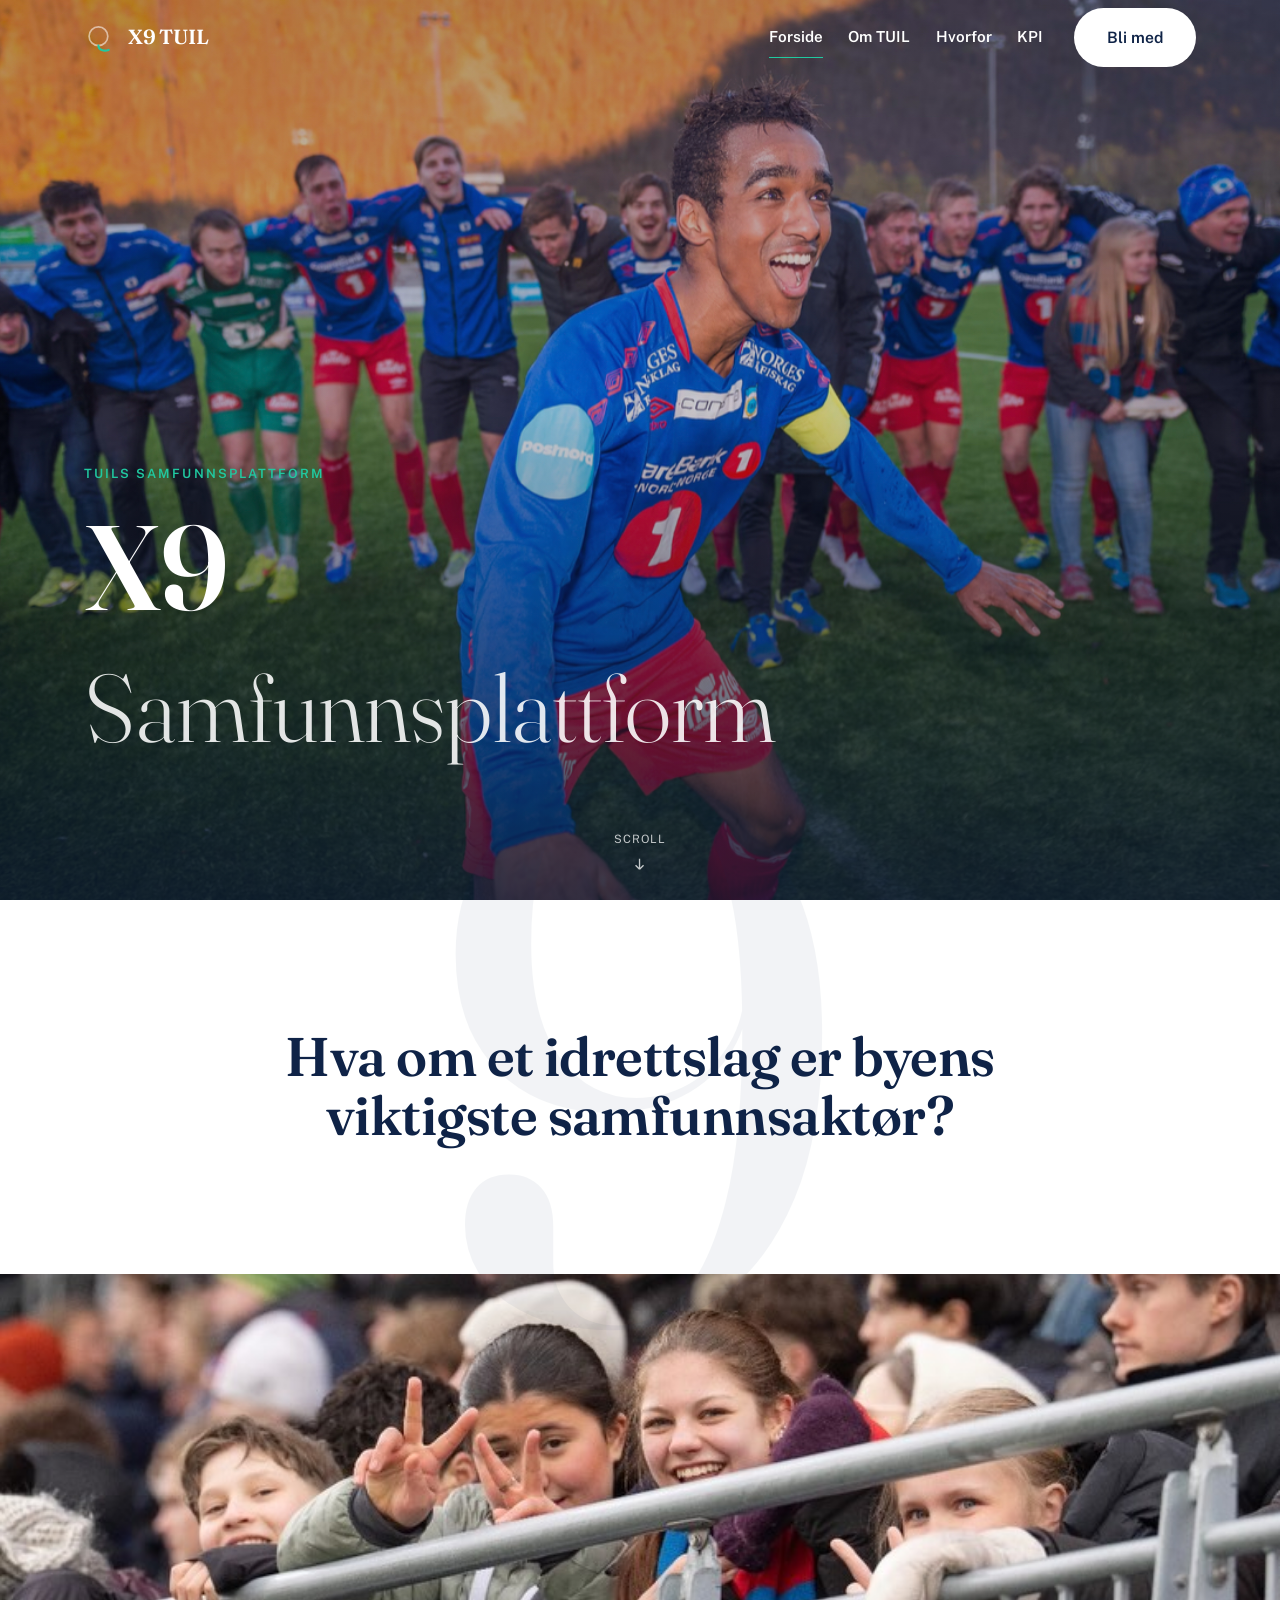
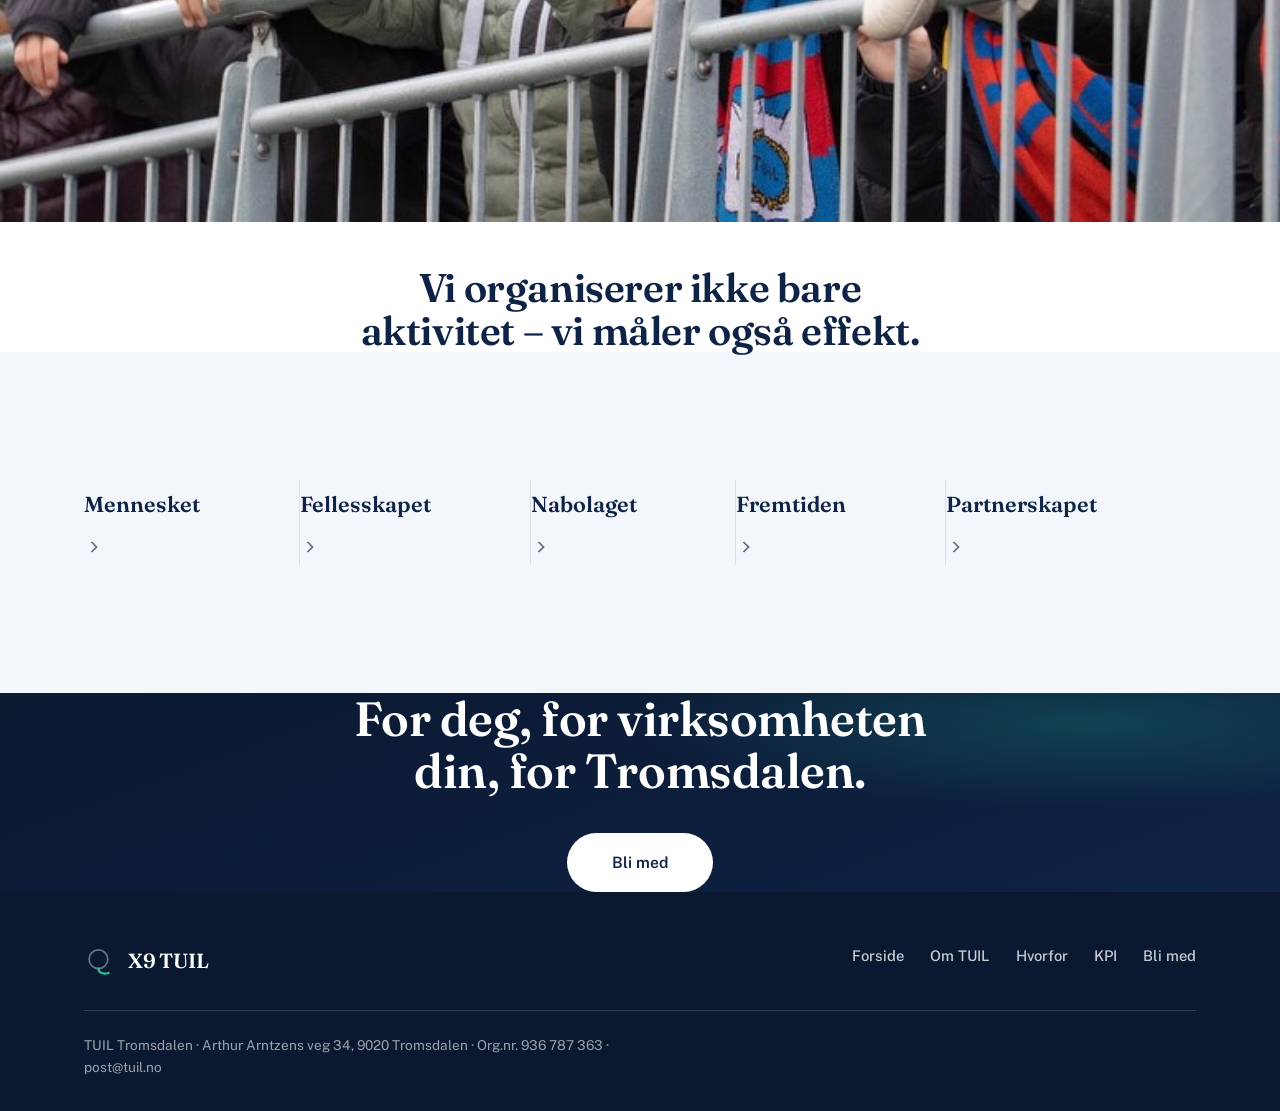
==== index.html @ a2e797b5 "Gjør heroens undertekst 3x større og dropp «TUIL» «TUILs samfunnsplattform» -> «Samfunnsplattform», " ====
<!DOCTYPE html>
<html lang="no">
<head>
<meta charset="UTF-8">
<meta name="viewport" content="width=device-width, initial-scale=1.0">
<title>X9 – TUILs samfunnsplattform</title>
<meta name="description" content="Hva om et idrettslag er byens viktigste samfunnsaktør? X9 er TUILs samfunnsplattform – vi organiserer aktivitet og måler effekt.">
<meta property="og:title" content="X9 – TUILs samfunnsplattform">
<meta property="og:description" content="Hva om et idrettslag er byens viktigste samfunnsaktør? X9 er TUILs samfunnsplattform – vi organiserer aktivitet og måler effekt.">
<meta property="og:type" content="website">
<!-- og:image kommenteres inn når delingsbilde foreligger (bilde 1 eller egen delingsversjon med x9-logo) -->
<!-- <meta property="og:image" content="/images/x9-deling.jpg"> -->

<link rel="preconnect" href="https://fonts.googleapis.com">
<link rel="preconnect" href="https://fonts.gstatic.com" crossorigin>
<link href="https://fonts.googleapis.com/css2?family=Fraunces:opsz,wght@9..144,300..700&family=Public+Sans:wght@400;500;600;700&display=swap" rel="stylesheet">

<link rel="stylesheet" href="css/style.css">
</head>
<body>
<a class="skip-link" href="#main">Hopp til innhold</a>

<header class="site-header" id="siteHeader">
  <div class="container header-inner">
    <a href="/" class="logomark" aria-label="X9 TUIL – til forsiden">
      <svg viewBox="0 0 40 36" xmlns="http://www.w3.org/2000/svg" aria-hidden="true">
        <circle class="ring" cx="17" cy="16" r="11"/>
        <path class="arc" d="M17 27c0 5 6.5 7 12 5"/>
      </svg>
      <span class="wordmark">X9 TUIL</span>
    </a>

    <nav class="primary-nav" aria-label="Hovedmeny">
      <div class="nav-links">
        <a href="/" aria-current="page">Forside</a>
        <a href="/om-tuil">Om TUIL</a>
        <a href="/hvorfor">Hvorfor</a>
        <a href="/kpi">KPI</a>
      </div>
      <a href="/bli-med" class="btn nav-cta">Bli med</a>
      <button class="menu-toggle" id="menuToggle" aria-expanded="false" aria-controls="mobilePanel" aria-label="Åpne meny">
        <span class="bars"></span>
      </button>
    </nav>
  </div>

  <div class="mobile-panel" id="mobilePanel">
    <a href="/" aria-current="page">Forside</a>
    <a href="/om-tuil">Om TUIL</a>
    <a href="/hvorfor">Hvorfor</a>
    <a href="/kpi">KPI</a>
    <a href="/bli-med" class="btn btn-on-dark">Bli med</a>
  </div>
</header>

<main id="main">

  <!-- ============ SEKSJON 1 — HERO (fullskjerm, bilde 1) ============ -->
  <section class="hero" id="hero">
    <div class="hero-media" data-hero-sentinel>
      <img class="photo" src="Bilder/MO%202018.jpg" alt="TUIL-spiller jubler etter scoring på fotballbanen, med lagkamerater og fjell i bakgrunnen">
    </div>
    <div class="container hero-inner">
      <p class="eyebrow">TUILs samfunnsplattform</p>
      <h1>X9<span class="line-2">Samfunnsplattform</span></h1>
    </div>
    <div class="scroll-cue" aria-hidden="true">
      <span>Scroll</span>
      <svg viewBox="0 0 24 24" fill="none" stroke="currentColor" stroke-width="2"><path d="M12 4v16m0 0l-6-6m6 6l6-6"/></svg>
    </div>
  </section>

  <!-- ============ SEKSJON 2 — OVERSKRIFT 2 (ren tekst) ============ -->
  <section class="section" id="pastand">
    <div class="container">
      <div class="statement reveal">
        <svg class="ghost-nine" viewBox="0 0 200 260" aria-hidden="true">
          <text x="100" y="210" text-anchor="middle" font-family="Fraunces, serif" font-size="260" fill="currentColor">9</text>
        </svg>
        <h2>Hva om et idrettslag er byens viktigste samfunnsaktør?</h2>
      </div>
    </div>
  </section>

  <!-- ============ SEKSJON 3 — BILDE 2 (full bredde) + OVERSKRIFT 3 ============ -->
  <section class="wide-image-block" id="effekt">
    <div class="wide-photo">
      <img class="photo" src="Bilder/Ung%20leder%2032.jpg" alt="Unge tilhengere jubler foran gjerdet på tribunen, iført TUIL-skjerf">
    </div>
    <div class="container caption">
      <h2 class="reveal">Vi organiserer ikke bare aktivitet – vi måler også effekt.</h2>
    </div>
  </section>

  <!-- ============ SEKSJON 4 — PILAR-STRIP ============ -->
  <section class="section section--mist" id="pilarer" aria-label="De fem pilarene bak X9">
    <div class="container">
      <ul class="pillar-strip">
        <li>
          <a href="/hvorfor#mennesket" class="reveal">
            Mennesket
            <svg viewBox="0 0 24 24" fill="none" stroke="currentColor" stroke-width="2" aria-hidden="true"><path d="M9 6l6 6-6 6"/></svg>
          </a>
        </li>
        <li>
          <a href="/hvorfor#fellesskapet" class="reveal">
            Fellesskapet
            <svg viewBox="0 0 24 24" fill="none" stroke="currentColor" stroke-width="2" aria-hidden="true"><path d="M9 6l6 6-6 6"/></svg>
          </a>
        </li>
        <li>
          <a href="/hvorfor#nabolaget" class="reveal">
            Nabolaget
            <svg viewBox="0 0 24 24" fill="none" stroke="currentColor" stroke-width="2" aria-hidden="true"><path d="M9 6l6 6-6 6"/></svg>
          </a>
        </li>
        <li>
          <a href="/hvorfor#fremtiden" class="reveal">
            Fremtiden
            <svg viewBox="0 0 24 24" fill="none" stroke="currentColor" stroke-width="2" aria-hidden="true"><path d="M9 6l6 6-6 6"/></svg>
          </a>
        </li>
        <li>
          <a href="/hvorfor#partnerskapet" class="reveal">
            Partnerskapet
            <svg viewBox="0 0 24 24" fill="none" stroke="currentColor" stroke-width="2" aria-hidden="true"><path d="M9 6l6 6-6 6"/></svg>
          </a>
        </li>
      </ul>
    </div>
  </section>

  <!-- ============ SEKSJON 5 — CTA ============ -->
  <section class="cta-band" id="cta">
    <div class="container">
      <h2 class="reveal">For deg, for virksomheten din, for Tromsdalen.</h2>
      <a href="/bli-med" class="btn btn-on-dark reveal" style="margin-top:36px;">Bli med</a>
    </div>
  </section>

</main>

<footer class="site-footer">
  <div class="container">
    <div class="footer-top">
      <a href="/" class="logomark" aria-label="X9 TUIL – til forsiden">
        <svg viewBox="0 0 40 36" xmlns="http://www.w3.org/2000/svg" aria-hidden="true">
          <circle class="ring" cx="17" cy="16" r="11"/>
          <path class="arc" d="M17 27c0 5 6.5 7 12 5"/>
        </svg>
        <span class="wordmark">X9 TUIL</span>
      </a>
      <nav class="footer-nav" aria-label="Bunntekstmeny">
        <a href="/">Forside</a>
        <a href="/om-tuil">Om TUIL</a>
        <a href="/hvorfor">Hvorfor</a>
        <a href="/kpi">KPI</a>
        <a href="/bli-med">Bli med</a>
      </nav>
    </div>
    <div class="footer-bottom">
      <p>TUIL Tromsdalen · Arthur Arntzens veg 34, 9020 Tromsdalen · Org.nr. 936 787 363 · <a href="mailto:post@tuil.no">post@tuil.no</a></p>
    </div>
  </div>
</footer>

<script src="js/main.js"></script>
</body>
</html>
---- css/style.css ----
/* ==========================================================================
   X9 — TUILs samfunnsplattform
   Felles stilark for alle fem sider.
   Tokens: navy (hovedfarge, låst), hvit (bakgrunn, låst), aurora-turkis (aksent).
   Type: Fraunces (display) + Public Sans (brødtekst/UI).
   ========================================================================== */

:root{
  /* -- Farger -------------------------------------------------------- */
  --navy-950:#0a1830;   /* dypeste navy — footer, CTA-bånd */
  --navy-800:#0f2347;
  --navy-700:#14335e;   /* primær merkefarge — knapper, lenker, logo */
  --navy-600:#1c4272;   /* hover/aktiv-variant av navy-700 */
  --white:#ffffff;
  --mist:#f3f6fa;       /* lyst blågrått — annenhver seksjonsbakgrunn */
  --ink:#101826;        /* brødtekst på lys bakgrunn */
  --muted:#5b6675;      /* sekundærtekst */
  --line:rgba(16,24,38,0.10);
  --line-on-dark:rgba(255,255,255,0.16);

  /* Aksent: nordlys-turkis. Foreslått midlertidig farge — sett inn TUILs
     offisielle aksentfarge her når den er bestemt (én variabel å endre). */
  --accent:#20c9a0;
  --accent-dim:rgba(32,201,160,0.22);

  /* -- Typografi ------------------------------------------------------ */
  --ff-display:"Fraunces", Georgia, serif;
  --ff-body:"Public Sans", -apple-system, BlinkMacSystemFont, "Segoe UI", Arial, sans-serif;

  /* -- Layout ----------------------------------------------------------- */
  --container:1240px;
  --pad-inline:clamp(20px, 5vw, 64px);
  --pad-section:clamp(64px, 10vw, 140px);
  --radius:10px;
  --radius-pill:999px;
  --header-h:76px;
}

/* -- Reset ---------------------------------------------------------------- */
*,*::before,*::after{box-sizing:border-box;}
html{scroll-behavior:smooth;}
@media (prefers-reduced-motion:reduce){
  html{scroll-behavior:auto;}
  *,*::before,*::after{
    animation-duration:0.001ms !important;
    animation-iteration-count:1 !important;
    transition-duration:0.001ms !important;
    scroll-behavior:auto !important;
  }
}

body{
  margin:0;
  font-family:var(--ff-body);
  font-size:17px;
  line-height:1.6;
  color:var(--ink);
  background:var(--white);
  -webkit-font-smoothing:antialiased;
  text-rendering:optimizeLegibility;
}

h1,h2,h3{
  font-family:var(--ff-display);
  font-weight:600;
  line-height:1.08;
  letter-spacing:-0.01em;
  margin:0;
}

p{margin:0;}
ul{list-style:none;margin:0;padding:0;}
a{color:inherit;text-decoration:none;}
img,svg{display:block;max-width:100%;}
button{font-family:inherit;font-size:inherit;color:inherit;background:none;border:none;cursor:pointer;padding:0;}

.skip-link{
  position:absolute;left:-9999px;top:0;
  background:var(--navy-700);color:var(--white);
  padding:14px 22px;z-index:300;border-radius:0 0 8px 0;
  font-weight:600;
}
.skip-link:focus{left:0;}

a:focus-visible,button:focus-visible,input:focus-visible,select:focus-visible,textarea:focus-visible{
  outline:3px solid var(--accent);
  outline-offset:3px;
  border-radius:2px;
}

.container{
  max-width:var(--container);
  margin-inline:auto;
  padding-inline:var(--pad-inline);
}

.visually-hidden{
  position:absolute;width:1px;height:1px;padding:0;margin:-1px;
  overflow:hidden;clip:rect(0,0,0,0);white-space:nowrap;border:0;
}

/* -- Knapper ---------------------------------------------------------------- */
.btn{
  display:inline-flex;align-items:center;justify-content:center;gap:10px;
  padding:16px 32px;
  border-radius:var(--radius-pill);
  font-family:var(--ff-body);font-weight:600;font-size:0.98rem;
  border:1.5px solid transparent;
  transition:transform .18s ease, background-color .18s ease, border-color .18s ease, color .18s ease;
  white-space:nowrap;
}
.btn:hover{transform:translateY(-1px);}
.btn-primary{background:var(--navy-700);color:var(--white);}
.btn-primary:hover{background:var(--navy-600);}
.btn-on-dark{background:var(--white);color:var(--navy-800);}
.btn-on-dark:hover{background:var(--mist);}
.btn-outline-on-dark{background:transparent;color:var(--white);border-color:rgba(255,255,255,0.4);}
.btn-outline-on-dark:hover{border-color:var(--accent);color:var(--accent);}

/* ==========================================================================
   Logomerke — inline SVG, midlertidig ordmerke inntil offisielle
   logofiler er levert. "9"-buen er tegnet som en fotballbanes midtsirkel.
   ========================================================================== */
.logomark{display:inline-flex;align-items:center;gap:10px;}
.logomark svg{width:34px;height:34px;flex-shrink:0;}
.logomark .ring{fill:none;stroke:currentColor;stroke-width:2;}
.logomark .arc{
  fill:none;stroke:var(--accent);stroke-width:2.5;stroke-linecap:round;
  stroke-dasharray:26;stroke-dashoffset:26;
  animation:draw-arc 1s ease-out .25s forwards;
}
@keyframes draw-arc{to{stroke-dashoffset:0;}}
@media (prefers-reduced-motion:reduce){
  .logomark .arc{animation:none;stroke-dashoffset:0;}
}
.logomark .wordmark{
  font-family:var(--ff-display);font-weight:600;font-size:1.28rem;
  letter-spacing:-0.01em;
}

/* ==========================================================================
   Header
   ========================================================================== */
.site-header{
  position:fixed;top:0;left:0;right:0;z-index:200;
  height:var(--header-h);
  display:flex;align-items:center;
  background:transparent;
  transition:background-color .3s ease, box-shadow .3s ease, border-color .3s ease;
  border-bottom:1px solid transparent;
}
.site-header .logomark{color:var(--white);}
.site-header .logomark .ring{stroke:rgba(255,255,255,0.55);}
.site-header .logomark .arc{stroke:var(--accent);}

.header-inner{
  width:100%;
  display:flex;align-items:center;justify-content:space-between;
  gap:24px;
}

.primary-nav{display:flex;align-items:center;gap:clamp(18px,2.4vw,36px);}
.nav-links{display:flex;align-items:center;gap:clamp(16px,2vw,30px);}
.nav-links a{
  font-weight:600;font-size:0.95rem;color:var(--white);
  padding-block:8px;border-bottom:1.5px solid transparent;
  transition:border-color .18s ease, opacity .18s ease;
}
.nav-links a:hover{border-color:var(--accent);}
.nav-links a[aria-current="page"]{border-color:var(--accent);}

.nav-cta{background:var(--white);color:var(--navy-800);}
.nav-cta:hover{background:var(--mist);}
.site-header.is-solid .nav-cta{background:var(--navy-700);color:var(--white);}
.site-header.is-solid .nav-cta:hover{background:var(--navy-600);}

.menu-toggle{
  display:none;
  width:44px;height:44px;
  align-items:center;justify-content:center;
  border:1px solid rgba(255,255,255,0.4);border-radius:8px;
  color:var(--white);
}
.menu-toggle .bars{display:block;width:18px;height:2px;background:currentColor;position:relative;}
.menu-toggle .bars::before,.menu-toggle .bars::after{
  content:"";position:absolute;left:0;width:18px;height:2px;background:currentColor;
}
.menu-toggle .bars::before{top:-6px;}
.menu-toggle .bars::after{top:6px;}

.mobile-panel{
  display:none;
  position:fixed;top:var(--header-h);left:0;right:0;bottom:0;z-index:190;
  background:var(--navy-800);
  padding:28px var(--pad-inline) 40px;
  flex-direction:column;gap:22px;
  overflow-y:auto;
}
.mobile-panel.is-open{display:flex;}
.mobile-panel a{
  font-family:var(--ff-display);font-weight:600;font-size:1.6rem;color:var(--white);
}
.mobile-panel a[aria-current="page"]{color:var(--accent);}
.mobile-panel a.btn{
  margin-top:8px;align-self:flex-start;
  font-family:var(--ff-body);font-size:0.98rem;
}
.mobile-panel a.btn-on-dark{color:var(--navy-800);}

/* Solid header state — added by JS once hero has scrolled out of view */
.site-header.is-solid{
  background:rgba(255,255,255,0.94);
  backdrop-filter:blur(10px);-webkit-backdrop-filter:blur(10px);
  border-bottom-color:var(--line);
}
.site-header.is-solid .logomark{color:var(--navy-800);}
.site-header.is-solid .logomark .ring{stroke:var(--line-strong,rgba(16,24,38,0.28));}
.site-header.is-solid .nav-links a{color:var(--ink);}
.site-header.is-solid .menu-toggle{border-color:rgba(16,24,38,0.22);color:var(--navy-800);}

@media (max-width:899px){
  .nav-links{display:none;}
  .primary-nav .btn{display:none;}
  .menu-toggle{display:flex;}
}

/* ==========================================================================
   Foto-plassholder — brukes der ekte bilder ikke er levert ennå.
   Nordlys/navy-preget stemning i stedet for en tom, "ødelagt" boks.
   Byttes med <img class="photo ..."> når filene foreligger.
   ========================================================================== */
.photo-slot{
  position:relative;
  width:100%;
  overflow:hidden;
  background:
    radial-gradient(120% 140% at 15% 10%, rgba(32,201,160,0.16), transparent 55%),
    linear-gradient(160deg, var(--navy-950) 0%, var(--navy-700) 100%);
}
.photo-slot::before{
  /* Svakt "nordlys"-mønster — dekorativt, tar plassen inntil ekte foto er klart. */
  content:"";position:absolute;inset:0;
  background:
    radial-gradient(60% 80% at 80% 0%, rgba(32,201,160,0.20), transparent 60%),
    radial-gradient(50% 60% at 40% 100%, rgba(20,51,94,0.5), transparent 70%);
  mix-blend-mode:screen;
}
.photo-slot .brief{
  position:absolute;left:20px;bottom:20px;right:20px;
  max-width:34ch;
  font-size:0.78rem;line-height:1.5;color:rgba(255,255,255,0.7);
  background:rgba(10,24,48,0.55);
  border:1px solid rgba(255,255,255,0.18);
  border-radius:8px;
  padding:12px 14px;
  backdrop-filter:blur(6px);
}
.photo-slot .brief strong{
  display:block;color:var(--white);font-weight:600;font-size:0.72rem;
  letter-spacing:0.06em;text-transform:uppercase;margin-bottom:4px;
}
.photo-slot--hero{min-height:100svh;}
.photo-slot--hero .brief{
  top:calc(var(--header-h) + 20px);bottom:auto;
}
.photo-slot--wide{min-height:60vh;}

.photo{
  display:block;width:100%;height:100%;object-fit:cover;
}

/* Ekte bilde i hero — samme mørke gradient som photo-slot simulerte, for lesbar hvit tekst */
.hero-media{
  position:absolute;inset:0;z-index:0;
  overflow:hidden;
}
.hero-media::after{
  content:"";position:absolute;inset:0;
  background:linear-gradient(180deg, rgba(10,24,48,0.30) 0%, rgba(10,24,48,0.22) 45%, rgba(10,24,48,0.82) 100%);
}

/* Ekte bilde i full bredde (seksjon 3) — ingen tekst-overlegg, se figur under */
.wide-photo{
  width:100%;overflow:hidden;background:var(--mist);
  aspect-ratio:16/9;
}
@media (min-width:900px){
  .wide-photo{aspect-ratio:21/9;}
}

/* ==========================================================================
   Hero
   ========================================================================== */
.hero{
  position:relative;
  display:flex;align-items:flex-end;
  min-height:100svh;
  color:var(--white);
}
.hero .photo-slot{
  position:absolute;inset:0;z-index:0;
}
.hero-inner{
  position:relative;z-index:2;
  width:100%;
  padding-top:clamp(40px, 8vw, 96px);
  padding-bottom:clamp(92px, 15vw, 140px);
}
.hero .eyebrow{
  display:block;
  font-family:var(--ff-body);font-weight:600;font-size:0.8rem;
  letter-spacing:0.16em;text-transform:uppercase;
  color:var(--accent);
  margin-bottom:18px;
}
.hero h1{
  font-size:clamp(3.4rem, 13vw, 7.5rem);
  display:flex;flex-direction:column;gap:0;
}
.hero h1 .line-2{
  font-family:var(--ff-display);
  font-size:clamp(2.5rem, 10.8vw, 6rem);
  font-weight:300;letter-spacing:0;
  margin-top:clamp(14px,2.4vw,24px);
  color:rgba(255,255,255,0.88);
  min-width:0;max-width:100%;
  overflow-wrap:break-word;word-break:break-word;
  hyphens:auto;
}
.scroll-cue{
  position:absolute;bottom:28px;left:50%;transform:translateX(-50%);
  z-index:2;
  display:flex;flex-direction:column;align-items:center;gap:8px;
  color:rgba(255,255,255,0.75);
  font-size:0.72rem;letter-spacing:0.1em;text-transform:uppercase;
}
.scroll-cue svg{width:16px;height:16px;animation:bob 2.2s ease-in-out infinite;}
@keyframes bob{
  0%,100%{transform:translateY(0);}
  50%{transform:translateY(6px);}
}
@media (prefers-reduced-motion:reduce){
  .scroll-cue svg{animation:none;}
}

/* ==========================================================================
   Seksjoner — generelt
   ========================================================================== */
.section{padding-block:var(--pad-section);}
.section--mist{background:var(--mist);}

/* Overskrift 2 — ren tekst, ingen brødtekst, med et svakt "9"-vannmerke */
.statement{
  position:relative;
  text-align:center;
  max-width:920px;
  margin-inline:auto;
}
.statement h2{
  position:relative;z-index:1;
  font-size:clamp(1.9rem, 5.4vw, 3.4rem);
  color:var(--navy-800);
}
.statement .ghost-nine{
  position:absolute;
  top:50%;left:50%;
  transform:translate(-50%,-50%);
  width:clamp(280px, 46vw, 640px);
  color:var(--navy-700);
  opacity:0.05;
  z-index:0;
  pointer-events:none;
}

/* Bilde 2 + overskrift 3 */
.wide-image-block{}
.wide-image-block .caption{
  padding-top:clamp(28px,4vw,44px);
  text-align:center;
}
.wide-image-block h2{
  font-size:clamp(1.6rem, 3.6vw, 2.5rem);
  max-width:22ch;margin-inline:auto;
  color:var(--navy-800);
}

/* -- Pilar-strip ------------------------------------------------------------ */
.pillar-strip{
  display:flex;flex-direction:column;
}
.pillar-strip li{border-top:1px solid var(--line);}
.pillar-strip li:last-child{border-bottom:1px solid var(--line);}
.pillar-strip a{
  display:flex;align-items:center;justify-content:space-between;
  padding-block:22px;
  font-family:var(--ff-display);font-weight:600;
  font-size:clamp(1.3rem, 3vw, 1.8rem);
  color:var(--navy-800);
  transition:color .18s ease, padding-left .18s ease;
}
.pillar-strip a svg{
  width:20px;height:20px;flex-shrink:0;
  color:var(--muted);
  transition:transform .18s ease, color .18s ease;
}
.pillar-strip a:hover{color:var(--navy-600);padding-left:8px;}
.pillar-strip a:hover svg{transform:translateX(4px);color:var(--accent);}

@media (min-width:900px){
  .pillar-strip{flex-direction:row;flex-wrap:wrap;}
  .pillar-strip li{
    border-top:none !important;border-bottom:none !important;
    flex:1 1 auto;
    border-right:1px solid var(--line);
  }
  .pillar-strip li:last-child{border-right:none;}
  .pillar-strip a{
    flex-direction:column;align-items:flex-start;gap:14px;
    padding:8px 24px 8px 0;
    font-size:clamp(1.1rem,1.7vw,1.4rem);
  }
  .pillar-strip a svg{order:2;}
  .pillar-strip a:hover{padding-left:0;padding-bottom:0;}
}

/* -- CTA-bånd ---------------------------------------------------------------- */
.cta-band{
  position:relative;
  background:linear-gradient(160deg, var(--navy-950) 0%, var(--navy-800) 100%);
  color:var(--white);
  text-align:center;
  overflow:hidden;
}
.cta-band::before{
  content:"";position:absolute;inset:0;
  background:radial-gradient(60% 70% at 85% 15%, rgba(32,201,160,0.20), transparent 60%);
  pointer-events:none;
}
.cta-band .container{position:relative;z-index:1;}
.cta-band h2{
  font-size:clamp(1.9rem, 4.4vw, 3rem);
  max-width:18ch;margin-inline:auto;
}
.cta-band .btn{margin-top:36px;padding-inline:44px;}

/* ==========================================================================
   Footer
   ========================================================================== */
.site-footer{
  background:var(--navy-950);color:rgba(255,255,255,0.78);
  padding-block:52px 32px;
}
.footer-top{
  display:flex;flex-wrap:wrap;gap:28px;
  justify-content:space-between;align-items:flex-start;
  padding-bottom:32px;border-bottom:1px solid var(--line-on-dark);
}
.footer-top .logomark{color:var(--white);}
.footer-top .logomark .ring{stroke:rgba(255,255,255,0.4);}
.footer-nav{display:flex;flex-wrap:wrap;gap:12px 26px;}
.footer-nav a{font-size:0.92rem;font-weight:500;}
.footer-nav a:hover{color:var(--accent);}
.footer-bottom{
  padding-top:24px;
  font-size:0.85rem;color:rgba(255,255,255,0.6);
}
.footer-bottom p{max-width:70ch;}

/* -- Reveal on load (respects reduced motion) -------------------------------- */
.reveal{opacity:0;transform:translateY(16px);transition:opacity .7s ease, transform .7s ease;}
.reveal.is-visible{opacity:1;transform:none;}
@media (prefers-reduced-motion:reduce){
  .reveal{opacity:1;transform:none;}
}
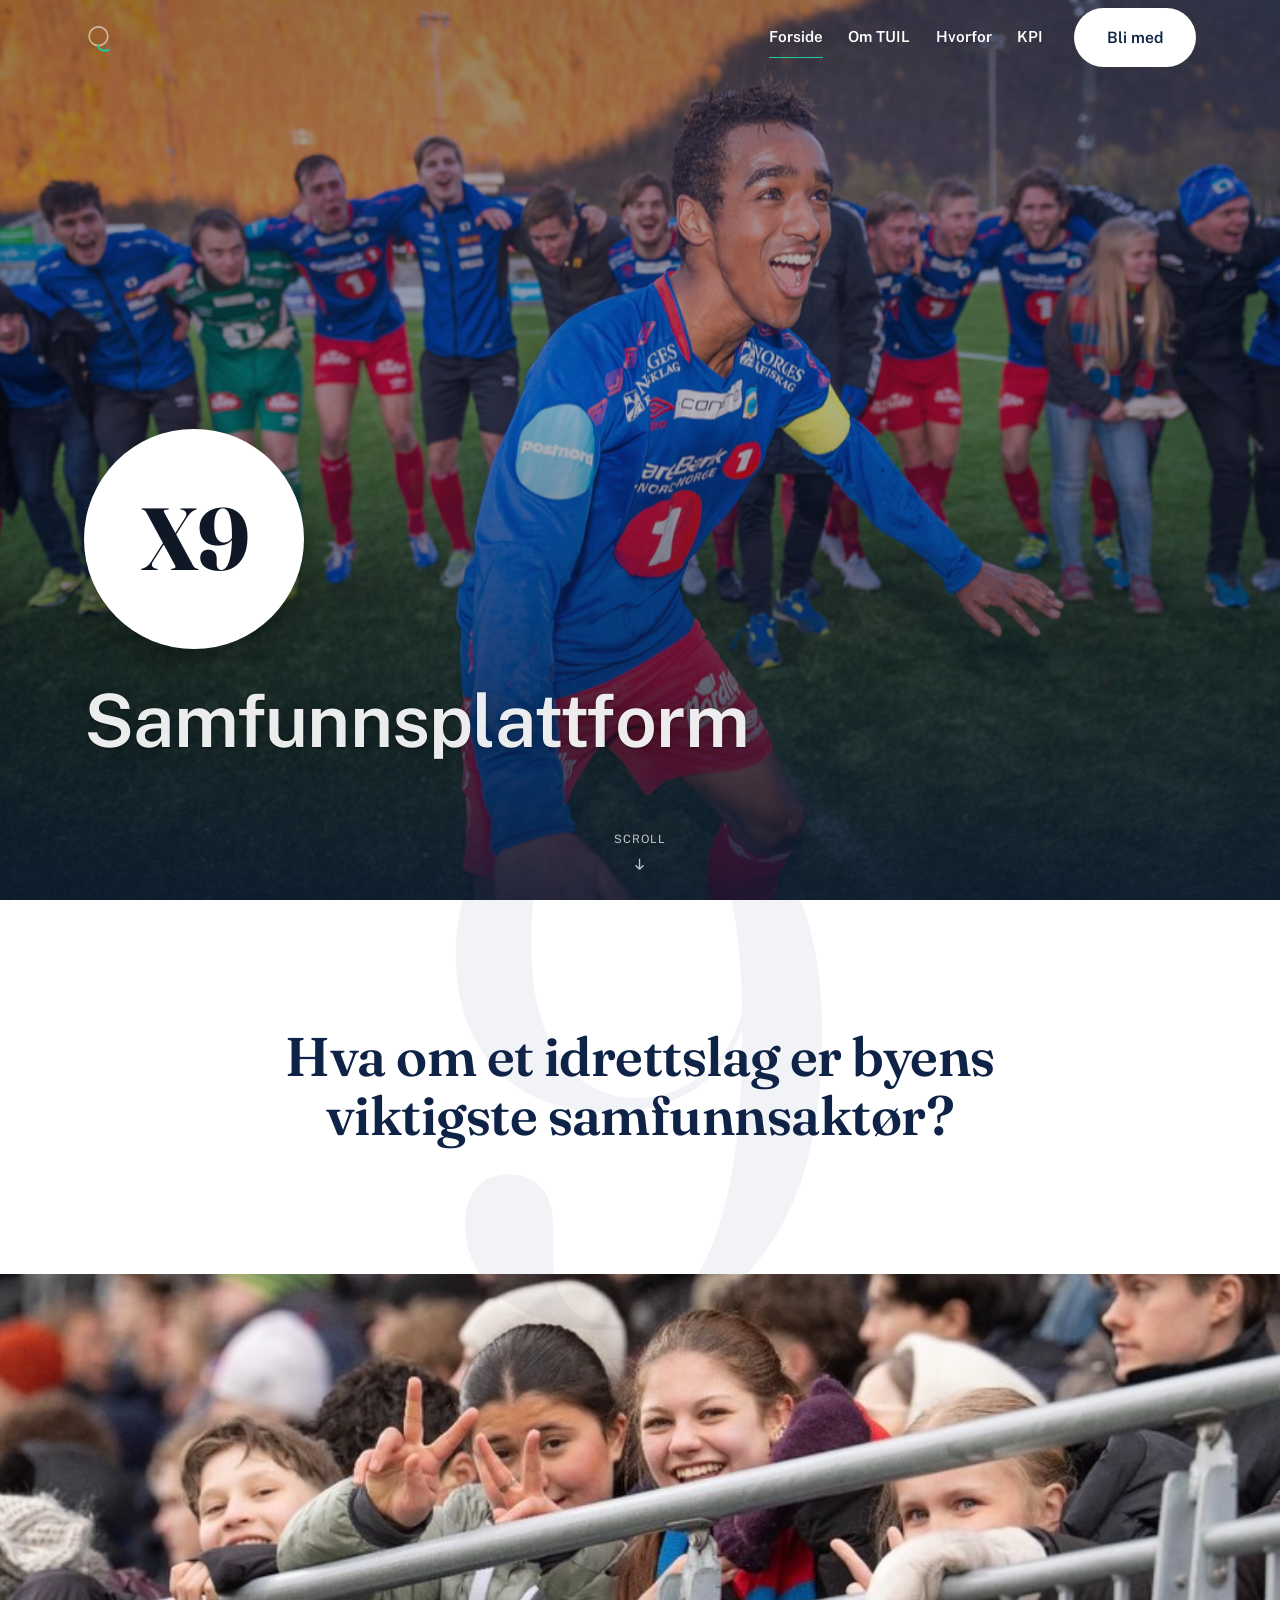
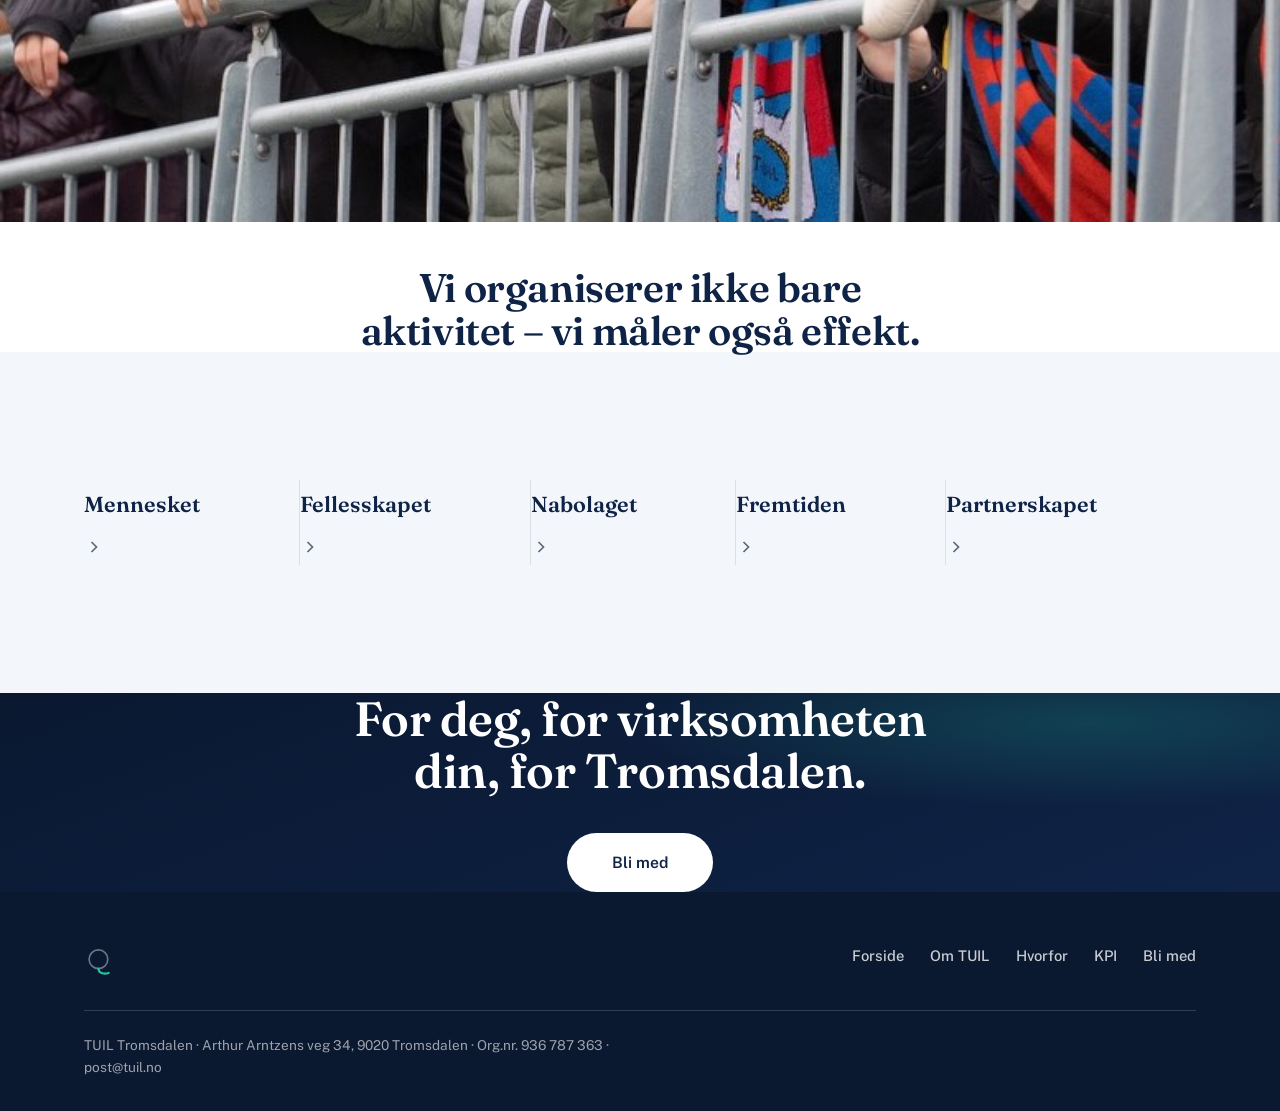
==== commit b99bad43: "Fjern «TUIL»-tekst fra header/footer, gjør X9 til en hvit sirkel-badge - Fjern eyebrow-teksten og lo" ====
--- a/index.html
+++ b/index.html
@@ -27,7 +27,6 @@
         <circle class="ring" cx="17" cy="16" r="11"/>
         <path class="arc" d="M17 27c0 5 6.5 7 12 5"/>
       </svg>
-      <span class="wordmark">X9 TUIL</span>
     </a>
 
     <nav class="primary-nav" aria-label="Hovedmeny">
@@ -61,8 +60,7 @@
       <img class="photo" src="Bilder/MO%202018.jpg" alt="TUIL-spiller jubler etter scoring på fotballbanen, med lagkamerater og fjell i bakgrunnen">
     </div>
     <div class="container hero-inner">
-      <p class="eyebrow">TUILs samfunnsplattform</p>
-      <h1>X9<span class="line-2">Samfunnsplattform</span></h1>
+      <h1><span class="x9-badge">X9</span><span class="line-2">Samfunnsplattform</span></h1>
     </div>
     <div class="scroll-cue" aria-hidden="true">
       <span>Scroll</span>
@@ -148,7 +146,6 @@
           <circle class="ring" cx="17" cy="16" r="11"/>
           <path class="arc" d="M17 27c0 5 6.5 7 12 5"/>
         </svg>
-        <span class="wordmark">X9 TUIL</span>
       </a>
       <nav class="footer-nav" aria-label="Bunntekstmeny">
         <a href="/">Forside</a>
--- a/css/style.css
+++ b/css/style.css
@@ -274,9 +274,12 @@
   position:absolute;inset:0;z-index:0;
   overflow:hidden;
 }
+.hero-media img{
+  object-position:50% 20%;
+}
 .hero-media::after{
   content:"";position:absolute;inset:0;
-  background:linear-gradient(180deg, rgba(10,24,48,0.30) 0%, rgba(10,24,48,0.22) 45%, rgba(10,24,48,0.82) 100%);
+  background:linear-gradient(180deg, rgba(10,24,48,0.42) 0%, rgba(10,24,48,0.30) 45%, rgba(10,24,48,0.88) 100%);
 }
 
 /* Ekte bilde i full bredde (seksjon 3) — ingen tekst-overlegg, se figur under */
@@ -314,15 +317,28 @@
   margin-bottom:18px;
 }
 .hero h1{
-  font-size:clamp(3.4rem, 13vw, 7.5rem);
-  display:flex;flex-direction:column;gap:0;
+  display:flex;flex-direction:column;align-items:flex-start;gap:0;
+}
+.hero h1 .x9-badge{
+  display:inline-flex;align-items:center;justify-content:center;
+  width:clamp(110px, 18vw, 220px);
+  height:clamp(110px, 18vw, 220px);
+  border-radius:50%;
+  background:var(--white);
+  color:var(--ink);
+  font-family:var(--ff-display);
+  font-weight:700;letter-spacing:-0.02em;
+  font-size:clamp(2.6rem, 7.2vw, 5.5rem);
+  box-shadow:0 14px 36px rgba(0,0,0,0.35);
+  flex-shrink:0;
 }
 .hero h1 .line-2{
-  font-family:var(--ff-display);
-  font-size:clamp(2.5rem, 10.8vw, 6rem);
-  font-weight:300;letter-spacing:0;
-  margin-top:clamp(14px,2.4vw,24px);
-  color:rgba(255,255,255,0.88);
+  font-family:var(--ff-body);
+  font-size:clamp(2rem, 8.6vw, 4.6rem);
+  font-weight:600;letter-spacing:-0.01em;
+  margin-top:clamp(20px,3vw,32px);
+  color:rgba(255,255,255,0.92);
+  text-shadow:0 2px 24px rgba(0,0,0,0.35), 0 1px 2px rgba(0,0,0,0.4);
   min-width:0;max-width:100%;
   overflow-wrap:break-word;word-break:break-word;
   hyphens:auto;
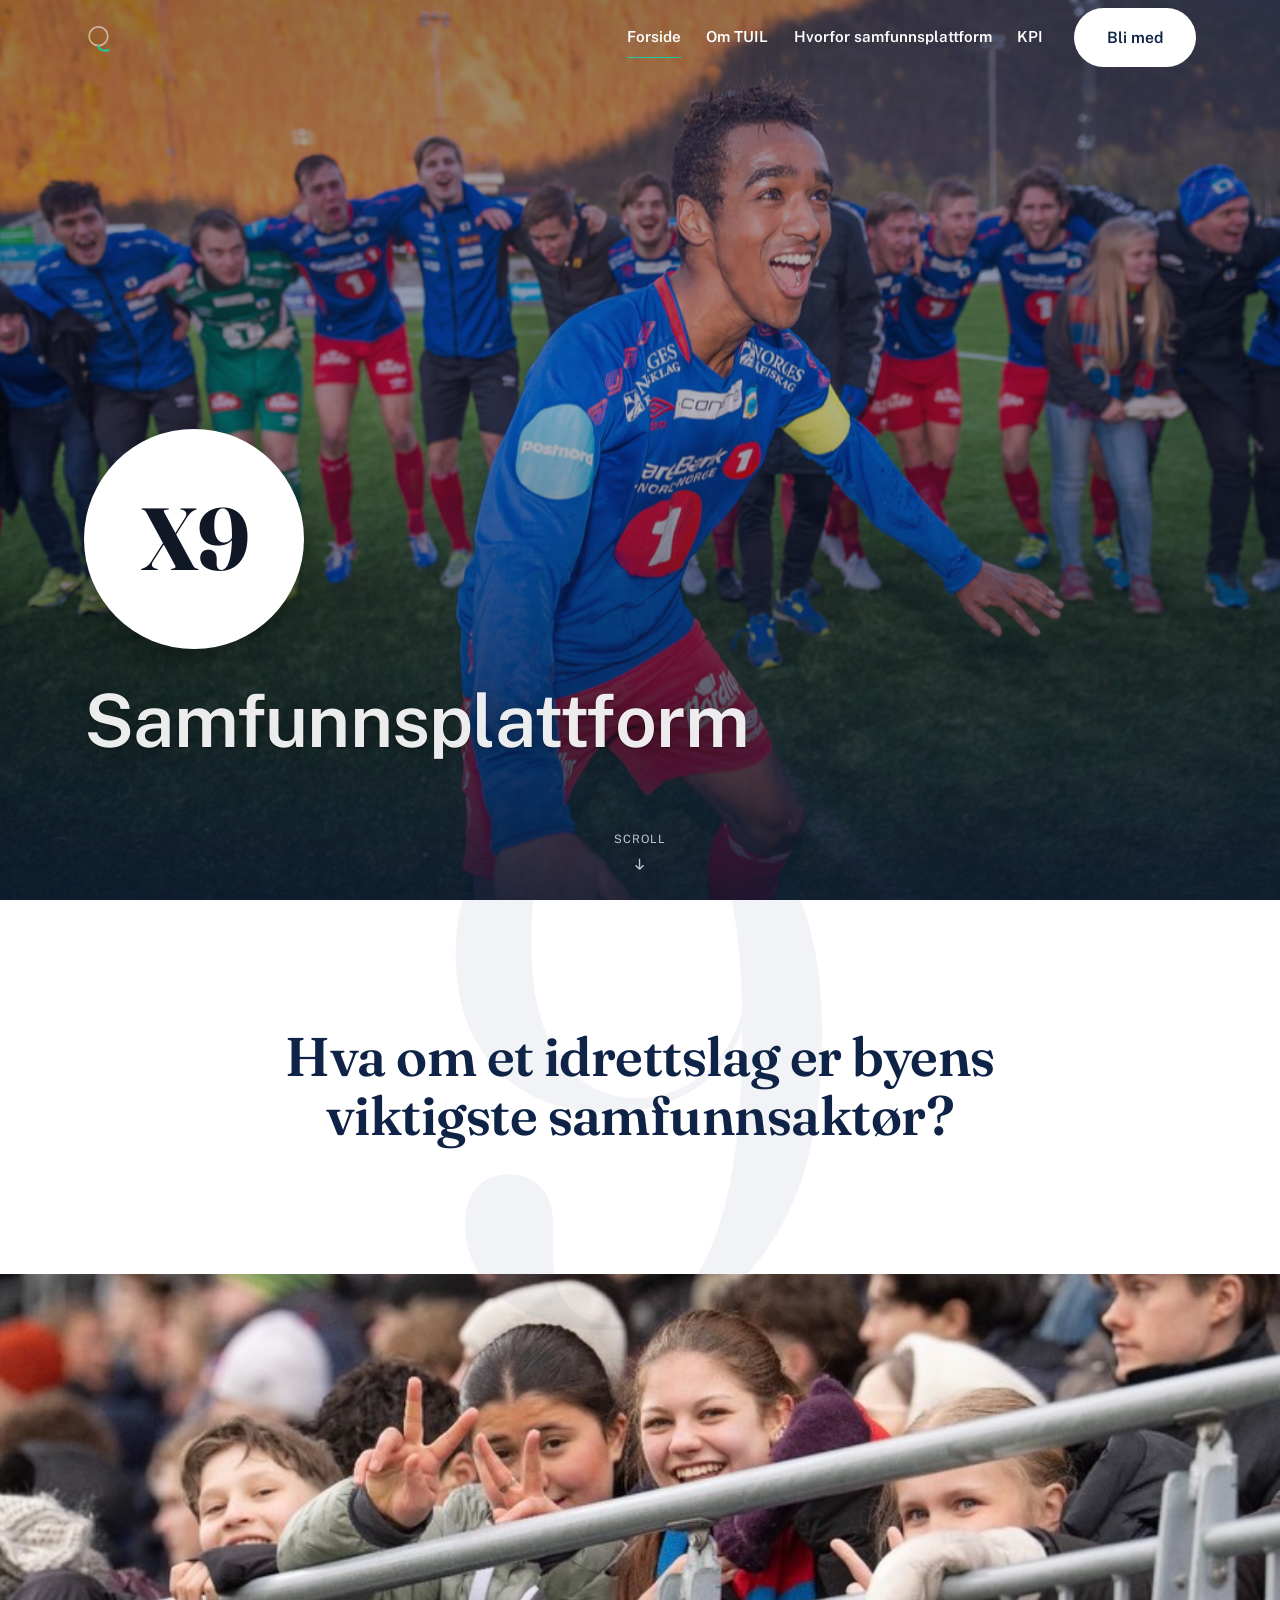
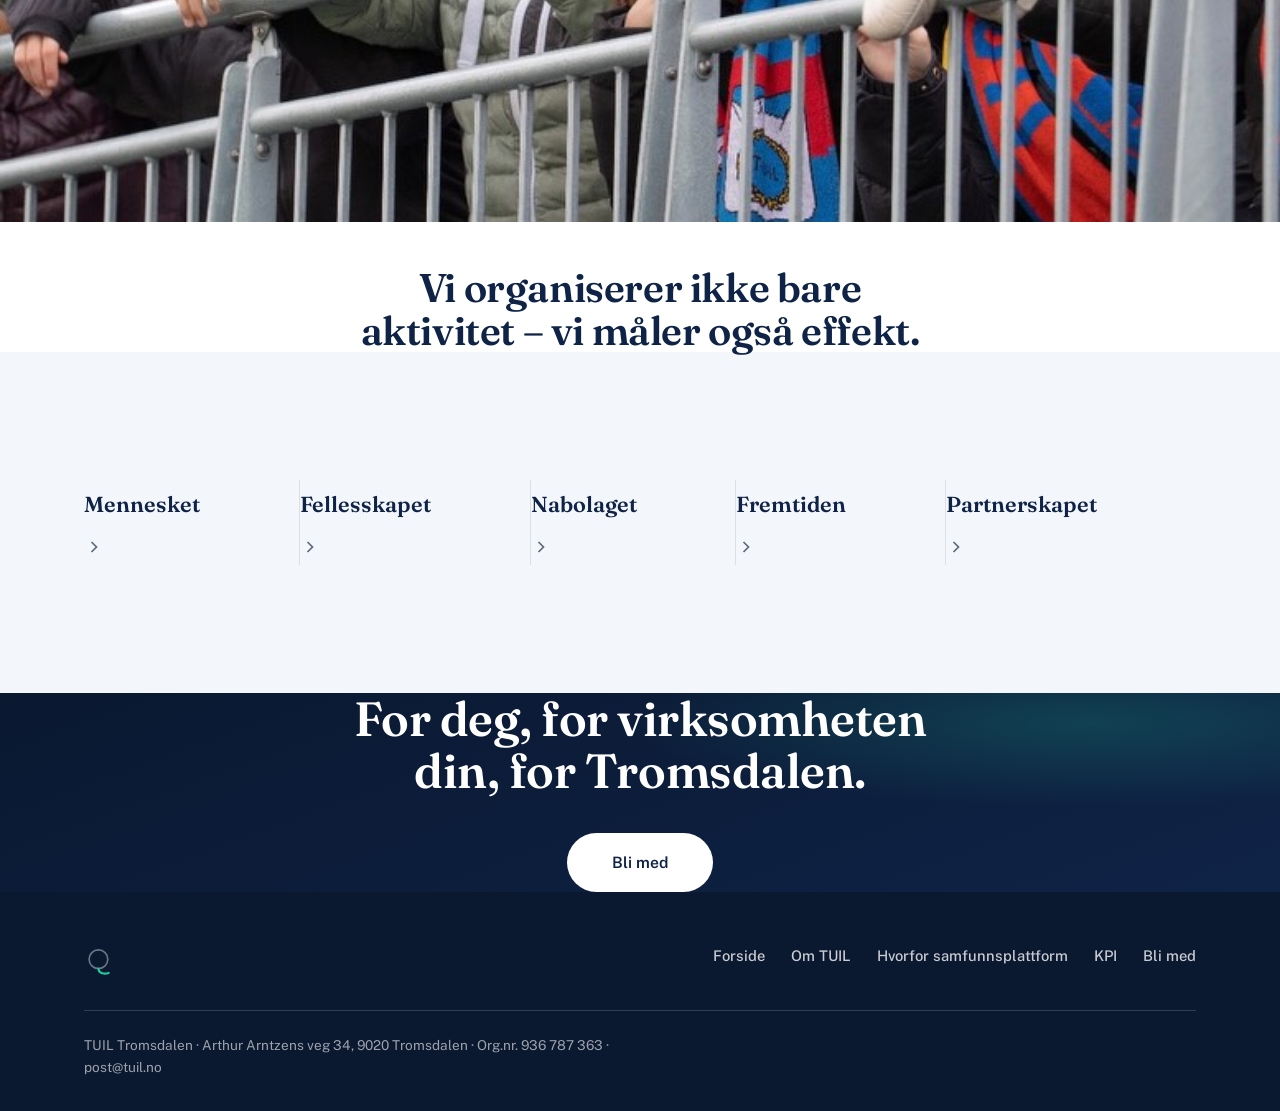
==== commit 61d1b189: "Bruk full sidenavn «Hvorfor samfunnsplattform» i meny og footer Co-Authored-By: Claude Sonnet 5 <nor" ====
--- a/index.html
+++ b/index.html
@@ -33,7 +33,7 @@
       <div class="nav-links">
         <a href="/" aria-current="page">Forside</a>
         <a href="/om-tuil">Om TUIL</a>
-        <a href="/hvorfor">Hvorfor</a>
+        <a href="/hvorfor">Hvorfor samfunnsplattform</a>
         <a href="/kpi">KPI</a>
       </div>
       <a href="/bli-med" class="btn nav-cta">Bli med</a>
@@ -46,7 +46,7 @@
   <div class="mobile-panel" id="mobilePanel">
     <a href="/" aria-current="page">Forside</a>
     <a href="/om-tuil">Om TUIL</a>
-    <a href="/hvorfor">Hvorfor</a>
+    <a href="/hvorfor">Hvorfor samfunnsplattform</a>
     <a href="/kpi">KPI</a>
     <a href="/bli-med" class="btn btn-on-dark">Bli med</a>
   </div>
@@ -150,7 +150,7 @@
       <nav class="footer-nav" aria-label="Bunntekstmeny">
         <a href="/">Forside</a>
         <a href="/om-tuil">Om TUIL</a>
-        <a href="/hvorfor">Hvorfor</a>
+        <a href="/hvorfor">Hvorfor samfunnsplattform</a>
         <a href="/kpi">KPI</a>
         <a href="/bli-med">Bli med</a>
       </nav>
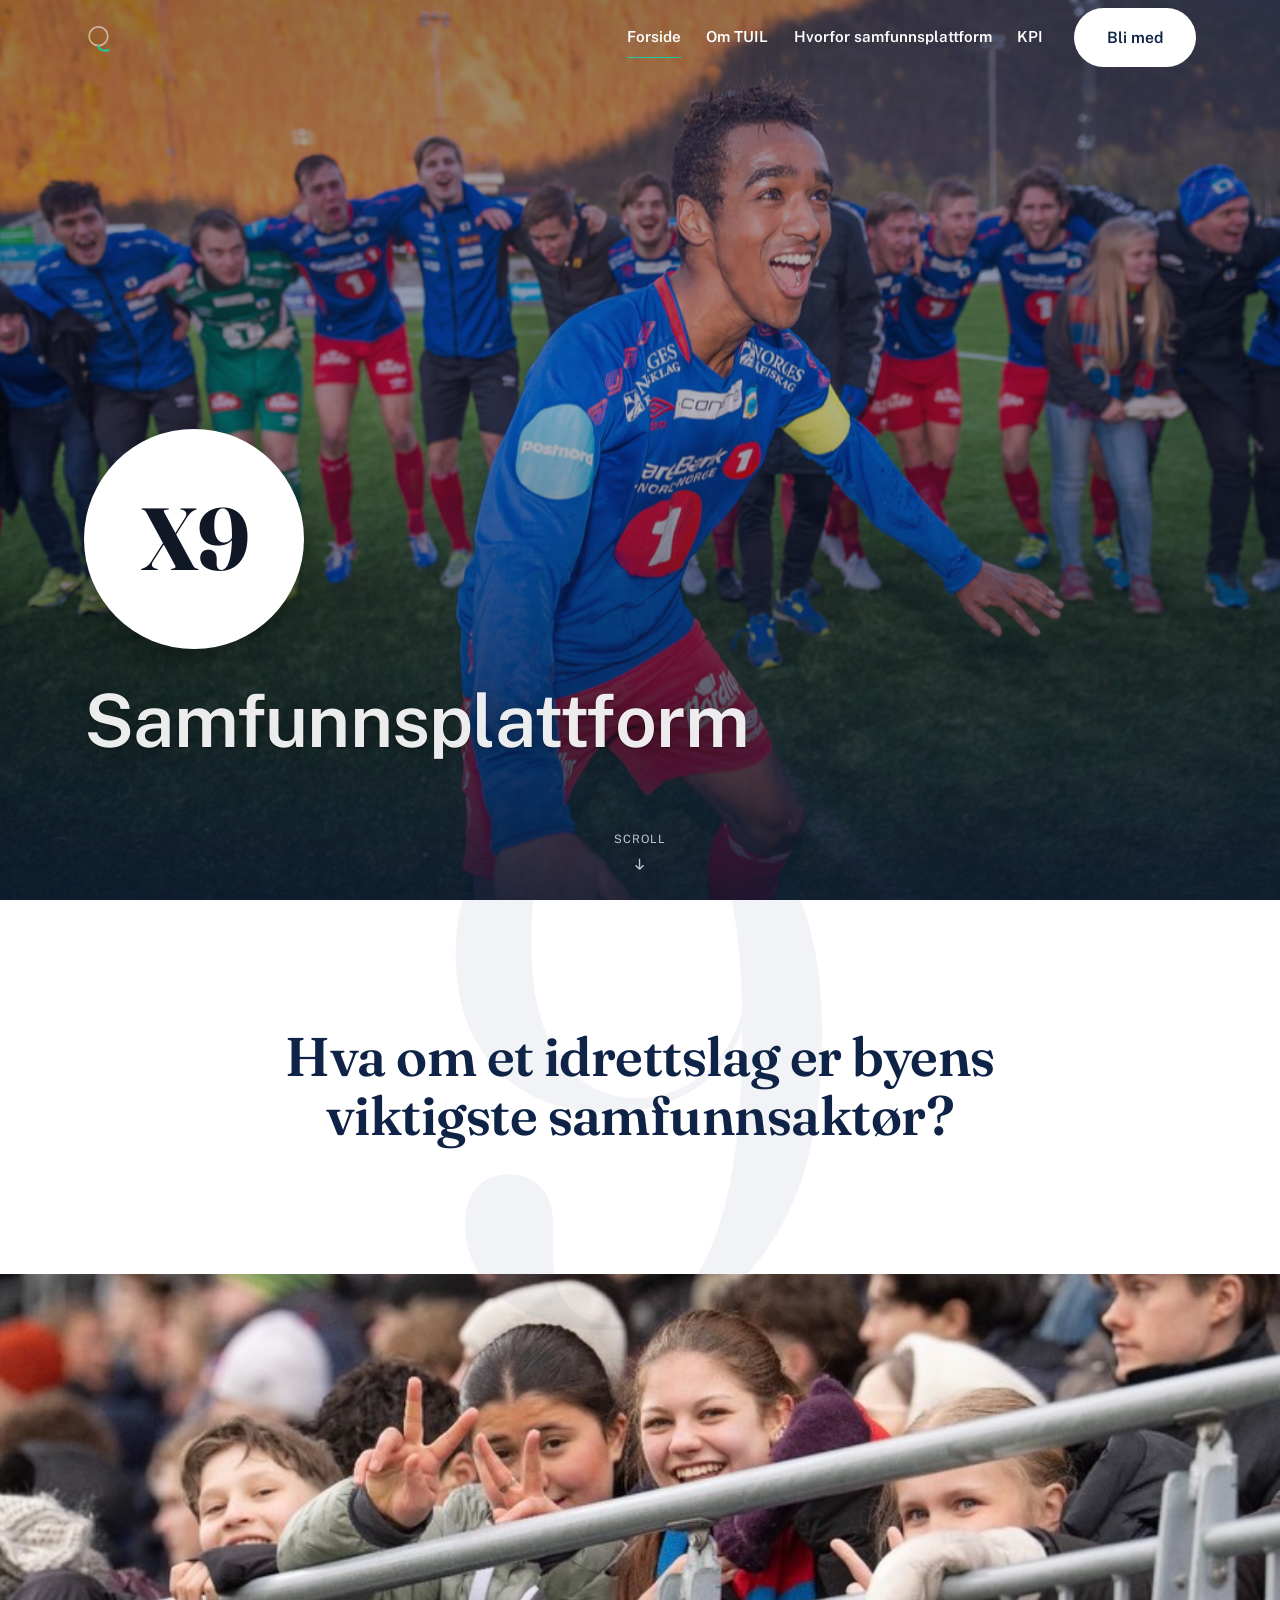
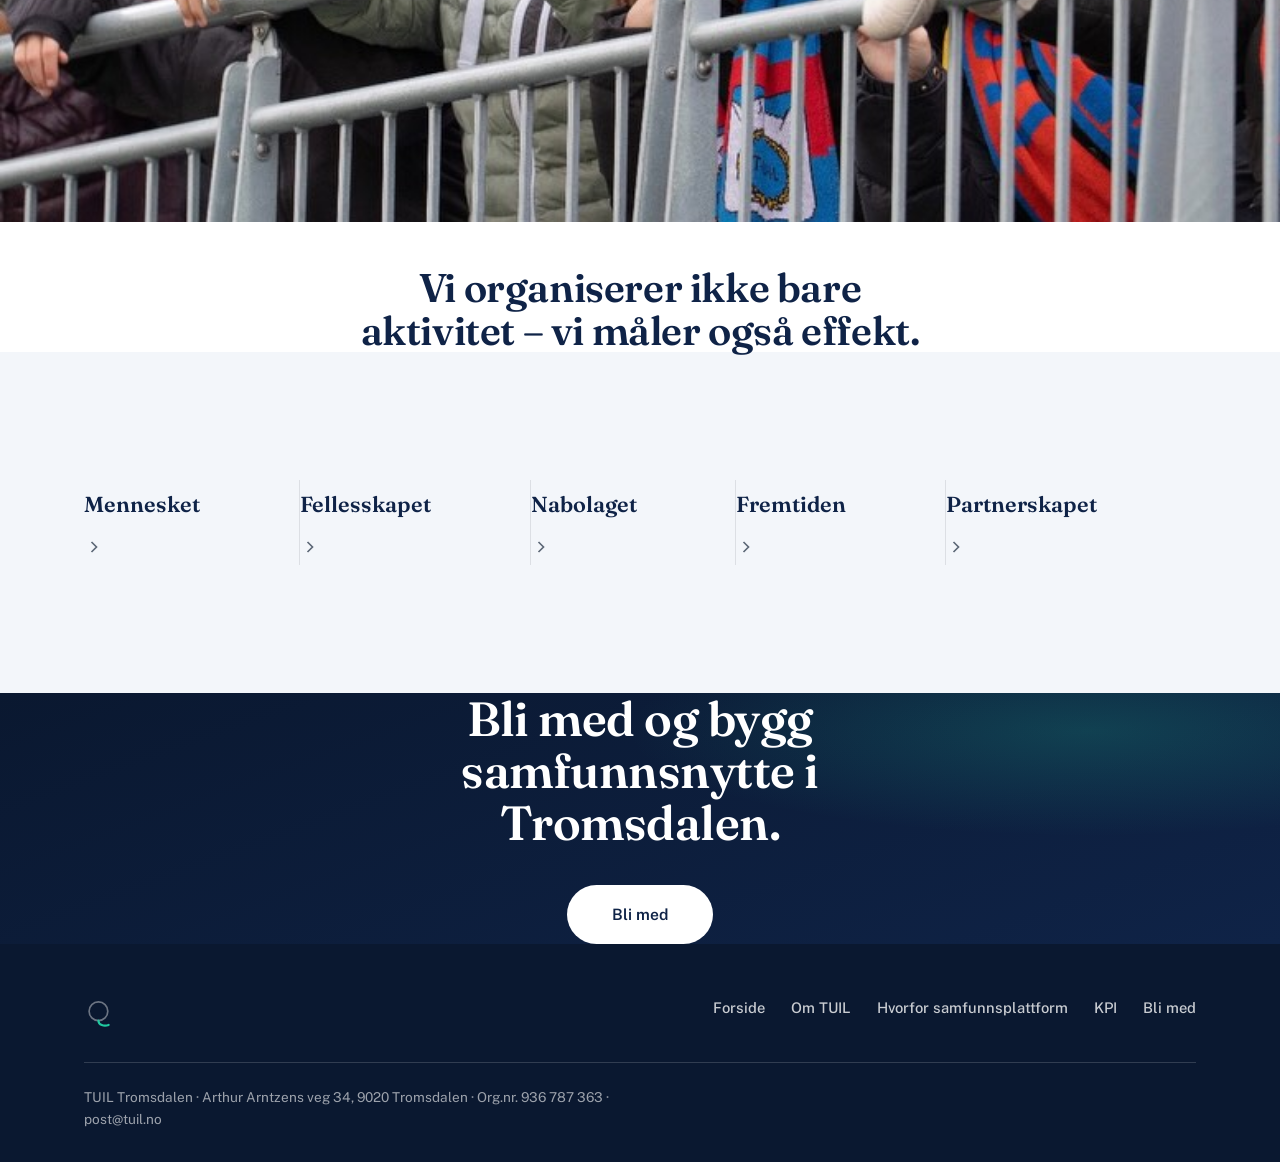
==== commit 0415358a: "Bygg de fire gjenstående sidene: Om TUIL, Hvorfor, KPI, Bli med + takk - om-tuil.html: klubben siden" ====
--- a/index.html
+++ b/index.html
@@ -95,31 +95,31 @@
     <div class="container">
       <ul class="pillar-strip">
         <li>
-          <a href="/hvorfor#mennesket" class="reveal">
+          <a href="/hvorfor#utfordringen" class="reveal">
             Mennesket
             <svg viewBox="0 0 24 24" fill="none" stroke="currentColor" stroke-width="2" aria-hidden="true"><path d="M9 6l6 6-6 6"/></svg>
           </a>
         </li>
         <li>
-          <a href="/hvorfor#fellesskapet" class="reveal">
+          <a href="/hvorfor#rolle" class="reveal">
             Fellesskapet
             <svg viewBox="0 0 24 24" fill="none" stroke="currentColor" stroke-width="2" aria-hidden="true"><path d="M9 6l6 6-6 6"/></svg>
           </a>
         </li>
         <li>
-          <a href="/hvorfor#nabolaget" class="reveal">
+          <a href="/hvorfor#rolle" class="reveal">
             Nabolaget
             <svg viewBox="0 0 24 24" fill="none" stroke="currentColor" stroke-width="2" aria-hidden="true"><path d="M9 6l6 6-6 6"/></svg>
           </a>
         </li>
         <li>
-          <a href="/hvorfor#fremtiden" class="reveal">
+          <a href="/hvorfor#produkter" class="reveal">
             Fremtiden
             <svg viewBox="0 0 24 24" fill="none" stroke="currentColor" stroke-width="2" aria-hidden="true"><path d="M9 6l6 6-6 6"/></svg>
           </a>
         </li>
         <li>
-          <a href="/hvorfor#partnerskapet" class="reveal">
+          <a href="/hvorfor#produkter" class="reveal">
             Partnerskapet
             <svg viewBox="0 0 24 24" fill="none" stroke="currentColor" stroke-width="2" aria-hidden="true"><path d="M9 6l6 6-6 6"/></svg>
           </a>
@@ -131,7 +131,7 @@
   <!-- ============ SEKSJON 5 — CTA ============ -->
   <section class="cta-band" id="cta">
     <div class="container">
-      <h2 class="reveal">For deg, for virksomheten din, for Tromsdalen.</h2>
+      <h2 class="reveal">Bli med og bygg samfunnsnytte i Tromsdalen.</h2>
       <a href="/bli-med" class="btn btn-on-dark reveal" style="margin-top:36px;">Bli med</a>
     </div>
   </section>
--- a/css/style.css
+++ b/css/style.css
@@ -482,6 +482,167 @@
 }
 .footer-bottom p{max-width:70ch;}
 
+/* ==========================================================================
+   Undersider — delte byggeklosser (Om TUIL, Hvorfor, KPI, Bli med)
+   ========================================================================== */
+
+/* Page-intro — mørkt banner øverst på undersider i stedet for forsidens fullskjerm-hero */
+.page-intro{
+  background:linear-gradient(160deg, var(--navy-950) 0%, var(--navy-800) 100%);
+  color:var(--white);
+  padding-top:calc(var(--header-h) + clamp(48px,8vw,96px));
+  padding-bottom:clamp(48px,7vw,88px);
+}
+.page-intro .eyebrow{
+  display:block;font-family:var(--ff-body);font-weight:600;font-size:0.8rem;
+  letter-spacing:0.16em;text-transform:uppercase;color:var(--accent);margin-bottom:16px;
+}
+.page-intro h1{font-size:clamp(2.2rem,5vw,3.6rem);max-width:22ch;}
+.page-intro p{margin-top:20px;font-size:1.05rem;color:rgba(255,255,255,0.82);max-width:60ch;}
+.page-intro .fineprint{text-align:left;color:rgba(255,255,255,0.55);margin-top:24px;}
+
+/* To-kolonne editorial layout: overskrift/eyebrow til venstre, brødtekst til høyre */
+.split{display:grid;grid-template-columns:1fr;gap:clamp(28px,4vw,48px);}
+@media (min-width:900px){
+  .split{grid-template-columns:0.9fr 1.1fr;align-items:start;}
+}
+.split h2{font-size:clamp(1.7rem,3vw,2.3rem);color:var(--navy-800);}
+.lede{font-size:1.05rem;line-height:1.75;max-width:65ch;color:var(--ink);}
+.lede + .lede{margin-top:16px;}
+.section--mist .lede{color:var(--ink);}
+
+/* Store tall — brukes på Om TUIL og KPI */
+.stat-grid{
+  display:grid;grid-template-columns:1fr;gap:28px;
+  margin-top:clamp(32px,4vw,48px);
+}
+@media (min-width:640px){.stat-grid{grid-template-columns:repeat(3,1fr);}}
+.stat{text-align:center;}
+.stat .figure{
+  font-family:var(--ff-display);font-weight:700;
+  font-size:clamp(2.4rem,5.2vw,3.6rem);color:var(--navy-700);
+}
+.stat .label{margin-top:8px;font-size:0.92rem;color:var(--muted);font-weight:500;}
+
+/* Neste steg — link videre til neste side i besøksflyten */
+.next-step{
+  background:var(--mist);border:1px solid var(--line);border-radius:var(--radius);
+  padding:clamp(28px,3.5vw,44px);
+  display:flex;flex-wrap:wrap;align-items:center;justify-content:space-between;gap:20px;
+}
+.next-step p{font-size:1.15rem;color:var(--navy-800);font-weight:600;max-width:44ch;}
+.next-step .btn{flex-shrink:0;}
+
+/* Finskrift — avsender/kildehenvisninger */
+.fineprint{font-size:0.85rem;color:var(--muted);text-align:center;}
+.fineprint--left{text-align:left;margin-top:14px;}
+
+/* 1:9-regnestykket — signaturvisualisering på /hvorfor */
+.ratio-block{
+  margin-top:clamp(32px,4vw,48px);
+  background:var(--navy-950);color:var(--white);
+  border-radius:var(--radius);
+  padding:clamp(28px,3.5vw,44px);
+}
+.ratio-figures{
+  display:flex;align-items:baseline;gap:14px;
+  font-family:var(--ff-display);margin-bottom:24px;
+}
+.ratio-figures .num{font-size:clamp(3rem,7vw,4.5rem);font-weight:700;}
+.ratio-figures .num.accent{color:var(--accent);}
+.ratio-figures .colon{font-size:clamp(1.8rem,4vw,2.5rem);opacity:0.5;}
+.ratio-bar{display:flex;height:56px;border-radius:8px;overflow:hidden;background:rgba(255,255,255,0.12);}
+.ratio-bar .seg{flex-basis:0;transition:flex-basis 1.1s cubic-bezier(.2,.8,.2,1);}
+.ratio-bar .seg-1{background:rgba(255,255,255,0.85);}
+.ratio-bar .seg-9{background:var(--accent);}
+.ratio-bar.is-visible .seg-1{flex-basis:10%;}
+.ratio-bar.is-visible .seg-9{flex-basis:90%;}
+.ratio-labels{display:flex;justify-content:space-between;margin-top:10px;font-size:0.8rem;color:rgba(255,255,255,0.65);}
+
+/* Store tall — KPI-siden sin signaturkomponent */
+.kpi-grid{
+  display:grid;grid-template-columns:1fr;gap:20px;
+  margin-top:clamp(32px,4vw,48px);
+}
+@media (min-width:640px){.kpi-grid{grid-template-columns:repeat(2,1fr);}}
+@media (min-width:1000px){.kpi-grid{grid-template-columns:repeat(3,1fr);}}
+.kpi-tile{
+  background:var(--white);border:1px solid var(--line);border-radius:var(--radius);
+  padding:clamp(28px,3vw,40px) clamp(20px,2.5vw,28px);
+  text-align:center;
+}
+.kpi-tile .figure{
+  font-family:var(--ff-display);font-weight:700;
+  font-size:clamp(2.6rem,5.5vw,4rem);color:var(--navy-700);
+}
+.kpi-tile .label{margin-top:10px;font-size:0.95rem;color:var(--muted);font-weight:500;}
+
+/* Samfunnsprodukt-kort — TUIL Ung / Møteplassen / Jenteløftet */
+.product-grid{
+  display:grid;grid-template-columns:1fr;gap:24px;
+  margin-top:clamp(32px,4vw,48px);
+}
+@media (min-width:900px){.product-grid{grid-template-columns:repeat(3,1fr);}}
+.product-card{
+  background:var(--white);border:1px solid var(--line);border-radius:var(--radius);
+  padding:clamp(24px,2.5vw,32px);
+  display:flex;flex-direction:column;gap:14px;
+}
+.product-card h3{font-size:1.15rem;color:var(--navy-800);}
+.product-card p{color:var(--muted);font-size:0.98rem;}
+.product-card .product-link{
+  margin-top:auto;padding-top:6px;font-weight:600;color:var(--navy-700);
+}
+.product-card .product-link:hover{color:var(--accent);}
+.product-card .product-photo{
+  margin:calc(-1 * clamp(24px,2.5vw,32px)) calc(-1 * clamp(24px,2.5vw,32px)) 4px;
+  border-radius:var(--radius) var(--radius) 0 0;overflow:hidden;aspect-ratio:4/3;
+}
+.product-card .product-photo img{width:100%;height:100%;object-fit:cover;display:block;}
+
+/* Partnernivå-kort — /bli-med */
+.tier-grid{
+  display:grid;grid-template-columns:1fr;gap:20px;
+  margin-top:clamp(32px,4vw,48px);
+}
+@media (min-width:700px){.tier-grid{grid-template-columns:repeat(2,1fr);}}
+@media (min-width:1100px){.tier-grid{grid-template-columns:repeat(4,1fr);}}
+.tier{
+  background:var(--white);border:1px solid var(--line);border-radius:var(--radius);
+  padding:clamp(24px,2.5vw,30px);
+  display:flex;flex-direction:column;gap:14px;
+}
+.tier h3{font-size:1.15rem;color:var(--navy-800);}
+.tier .price{font-family:var(--ff-display);font-weight:700;font-size:1.4rem;color:var(--navy-700);}
+.tier .desc{color:var(--muted);font-size:0.95rem;}
+.tier .btn{margin-top:auto;align-self:flex-start;}
+.tier--featured{background:var(--navy-950);color:var(--white);border-color:var(--navy-950);}
+.tier--featured h3,.tier--featured .price{color:var(--white);}
+.tier--featured .desc{color:rgba(255,255,255,0.78);}
+
+.tier-form{display:flex;flex-direction:column;gap:10px;margin-top:2px;}
+.tier-form input{
+  padding:10px 12px;border:1px solid var(--line);border-radius:8px;
+  font-size:0.92rem;font-family:inherit;background:var(--white);
+}
+.tier-form input:focus{border-color:var(--navy-600);}
+
+/* Kontaktskjema — Netlify Forms */
+.contact-form{
+  background:var(--mist);border:1px solid var(--line);border-radius:var(--radius);
+  padding:clamp(28px,3.5vw,44px);
+  max-width:720px;margin-inline:auto;
+}
+.field{margin-bottom:18px;}
+.field label{display:block;font-weight:600;font-size:0.9rem;margin-bottom:6px;color:var(--navy-800);}
+.field input,.field select,.field textarea{
+  width:100%;padding:12px 14px;border:1px solid var(--line);border-radius:8px;
+  font-family:inherit;font-size:0.96rem;background:var(--white);color:var(--ink);
+}
+.field input:focus,.field select:focus,.field textarea:focus{border-color:var(--navy-600);}
+.field textarea{min-height:120px;resize:vertical;}
+.form-note{font-size:0.82rem;color:var(--muted);margin-top:14px;}
+
 /* -- Reveal on load (respects reduced motion) -------------------------------- */
 .reveal{opacity:0;transform:translateY(16px);transition:opacity .7s ease, transform .7s ease;}
 .reveal.is-visible{opacity:1;transform:none;}
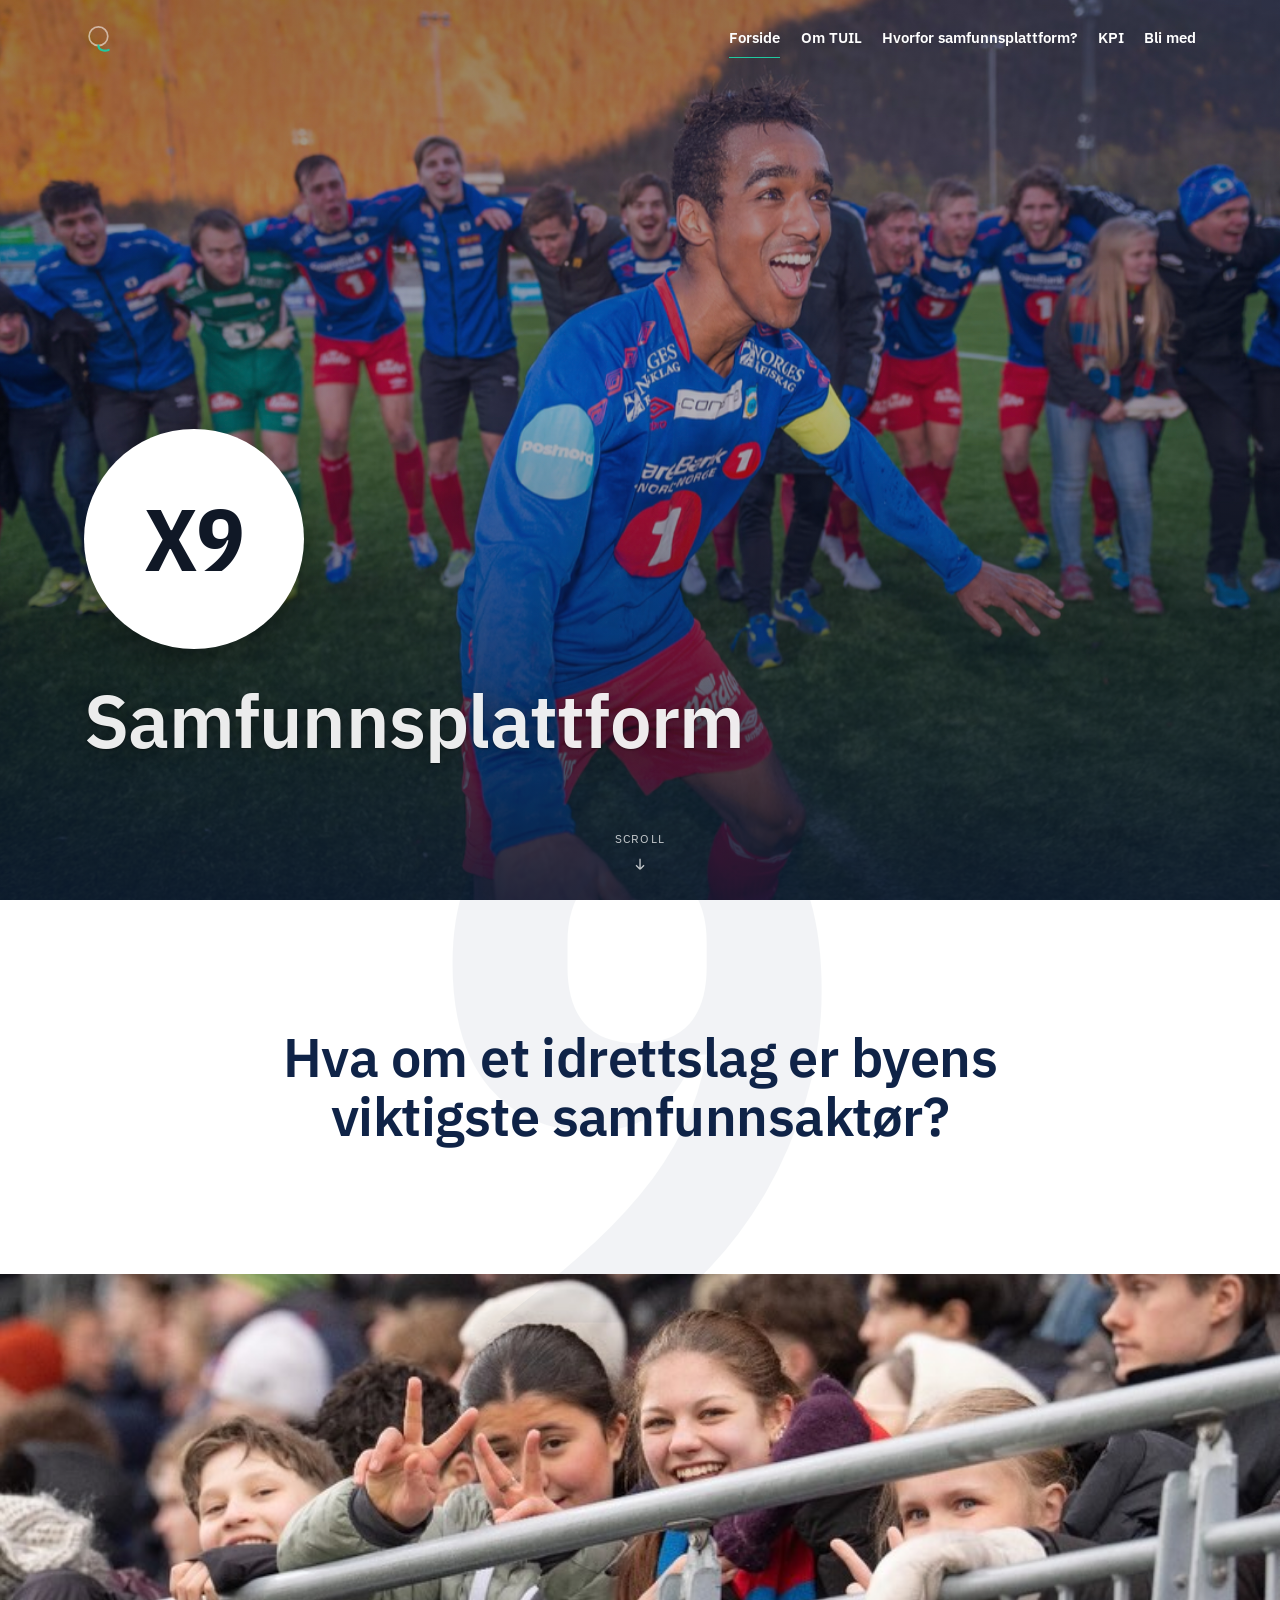
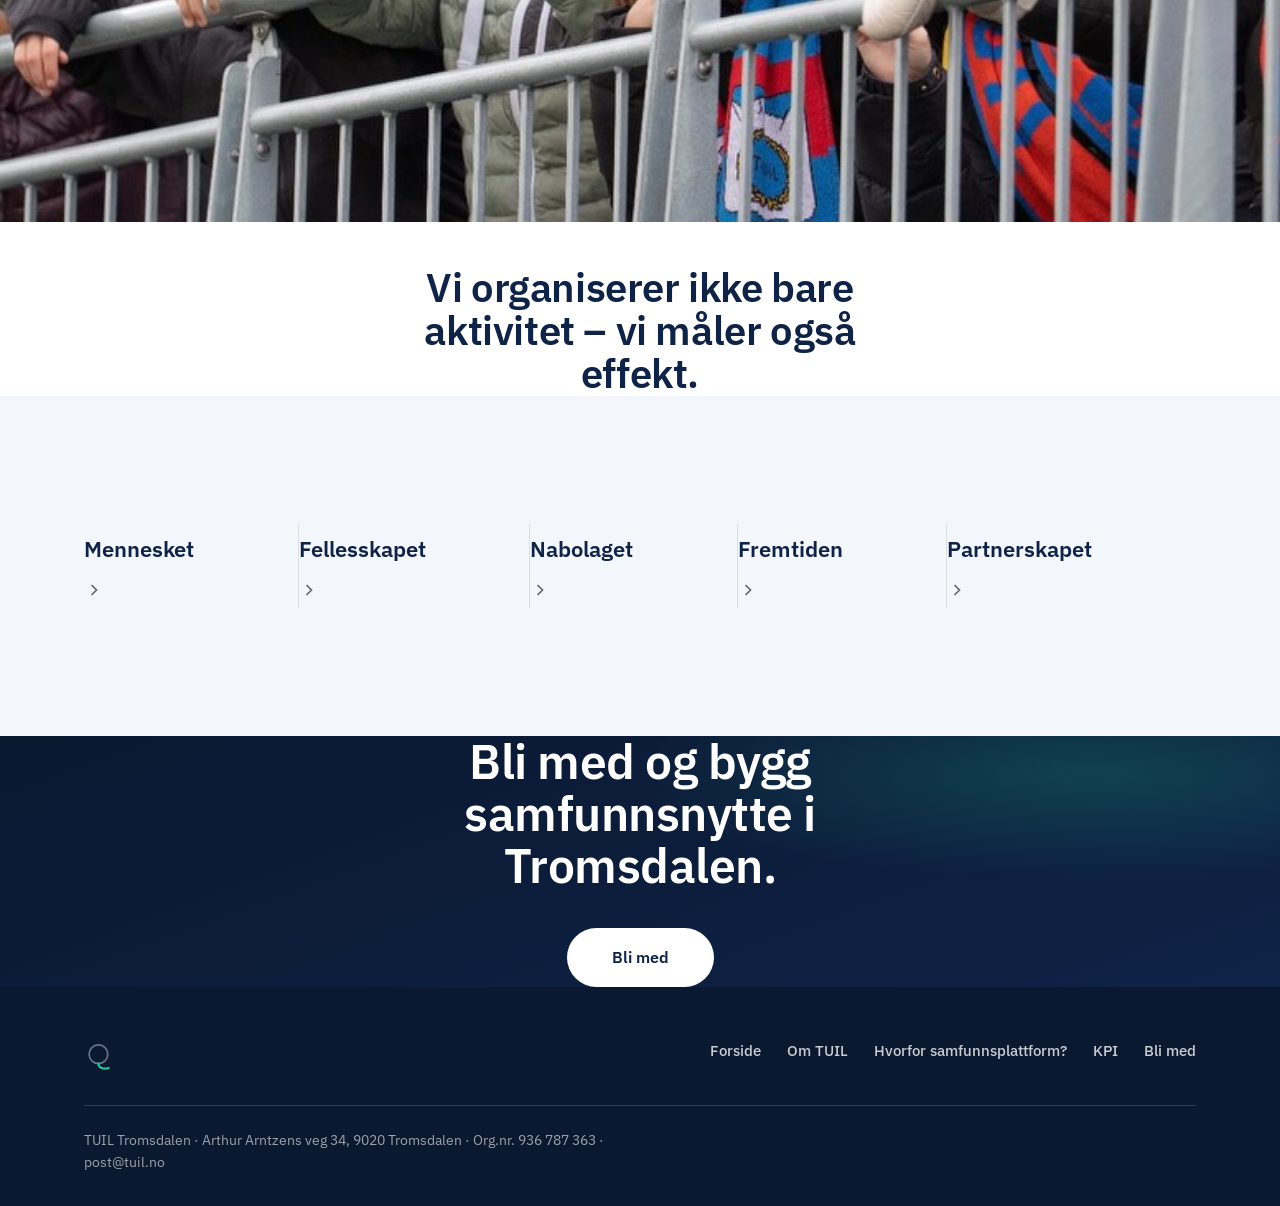
==== commit 505c2a7c: "Strammere meny og bytt til IBM Plex Sans som korporat font - Meny: fjern boble-styling fra "Bli med"" ====
--- a/index.html
+++ b/index.html
@@ -13,7 +13,7 @@
 
 <link rel="preconnect" href="https://fonts.googleapis.com">
 <link rel="preconnect" href="https://fonts.gstatic.com" crossorigin>
-<link href="https://fonts.googleapis.com/css2?family=Fraunces:opsz,wght@9..144,300..700&family=Public+Sans:wght@400;500;600;700&display=swap" rel="stylesheet">
+<link href="https://fonts.googleapis.com/css2?family=IBM+Plex+Sans:wght@400;500;600;700&family=IBM+Plex+Sans+Condensed:wght@600;700&display=swap" rel="stylesheet">
 
 <link rel="stylesheet" href="css/style.css">
 </head>
@@ -33,10 +33,10 @@
       <div class="nav-links">
         <a href="/" aria-current="page">Forside</a>
         <a href="/om-tuil">Om TUIL</a>
-        <a href="/hvorfor">Hvorfor samfunnsplattform</a>
+        <a href="/hvorfor">Hvorfor samfunnsplattform?</a>
         <a href="/kpi">KPI</a>
+        <a href="/bli-med">Bli med</a>
       </div>
-      <a href="/bli-med" class="btn nav-cta">Bli med</a>
       <button class="menu-toggle" id="menuToggle" aria-expanded="false" aria-controls="mobilePanel" aria-label="Åpne meny">
         <span class="bars"></span>
       </button>
@@ -46,9 +46,9 @@
   <div class="mobile-panel" id="mobilePanel">
     <a href="/" aria-current="page">Forside</a>
     <a href="/om-tuil">Om TUIL</a>
-    <a href="/hvorfor">Hvorfor samfunnsplattform</a>
+    <a href="/hvorfor">Hvorfor samfunnsplattform?</a>
     <a href="/kpi">KPI</a>
-    <a href="/bli-med" class="btn btn-on-dark">Bli med</a>
+    <a href="/bli-med">Bli med</a>
   </div>
 </header>
 
@@ -73,7 +73,7 @@
     <div class="container">
       <div class="statement reveal">
         <svg class="ghost-nine" viewBox="0 0 200 260" aria-hidden="true">
-          <text x="100" y="210" text-anchor="middle" font-family="Fraunces, serif" font-size="260" fill="currentColor">9</text>
+          <text x="100" y="210" text-anchor="middle" font-family="'IBM Plex Sans Condensed', sans-serif" font-weight="700" font-size="260" fill="currentColor">9</text>
         </svg>
         <h2>Hva om et idrettslag er byens viktigste samfunnsaktør?</h2>
       </div>
@@ -95,31 +95,31 @@
     <div class="container">
       <ul class="pillar-strip">
         <li>
-          <a href="/hvorfor#utfordringen" class="reveal">
+          <a href="/hvorfor#mennesket" class="reveal">
             Mennesket
             <svg viewBox="0 0 24 24" fill="none" stroke="currentColor" stroke-width="2" aria-hidden="true"><path d="M9 6l6 6-6 6"/></svg>
           </a>
         </li>
         <li>
-          <a href="/hvorfor#rolle" class="reveal">
+          <a href="/hvorfor#fellesskapet" class="reveal">
             Fellesskapet
             <svg viewBox="0 0 24 24" fill="none" stroke="currentColor" stroke-width="2" aria-hidden="true"><path d="M9 6l6 6-6 6"/></svg>
           </a>
         </li>
         <li>
-          <a href="/hvorfor#rolle" class="reveal">
+          <a href="/hvorfor#nabolaget" class="reveal">
             Nabolaget
             <svg viewBox="0 0 24 24" fill="none" stroke="currentColor" stroke-width="2" aria-hidden="true"><path d="M9 6l6 6-6 6"/></svg>
           </a>
         </li>
         <li>
-          <a href="/hvorfor#produkter" class="reveal">
+          <a href="/hvorfor#fremtiden" class="reveal">
             Fremtiden
             <svg viewBox="0 0 24 24" fill="none" stroke="currentColor" stroke-width="2" aria-hidden="true"><path d="M9 6l6 6-6 6"/></svg>
           </a>
         </li>
         <li>
-          <a href="/hvorfor#produkter" class="reveal">
+          <a href="/hvorfor#partnerskapet" class="reveal">
             Partnerskapet
             <svg viewBox="0 0 24 24" fill="none" stroke="currentColor" stroke-width="2" aria-hidden="true"><path d="M9 6l6 6-6 6"/></svg>
           </a>
@@ -150,7 +150,7 @@
       <nav class="footer-nav" aria-label="Bunntekstmeny">
         <a href="/">Forside</a>
         <a href="/om-tuil">Om TUIL</a>
-        <a href="/hvorfor">Hvorfor samfunnsplattform</a>
+        <a href="/hvorfor">Hvorfor samfunnsplattform?</a>
         <a href="/kpi">KPI</a>
         <a href="/bli-med">Bli med</a>
       </nav>
--- a/css/style.css
+++ b/css/style.css
@@ -2,7 +2,8 @@
    X9 — TUILs samfunnsplattform
    Felles stilark for alle fem sider.
    Tokens: navy (hovedfarge, låst), hvit (bakgrunn, låst), aurora-turkis (aksent).
-   Type: Fraunces (display) + Public Sans (brødtekst/UI).
+   Type: IBM Plex Sans (display + brødtekst/UI), IBM Plex Sans Condensed
+   for tette taller (X9-badge, 1:9-regnestykket, store tall).
    ========================================================================== */
 
 :root{
@@ -24,8 +25,9 @@
   --accent-dim:rgba(32,201,160,0.22);
 
   /* -- Typografi ------------------------------------------------------ */
-  --ff-display:"Fraunces", Georgia, serif;
-  --ff-body:"Public Sans", -apple-system, BlinkMacSystemFont, "Segoe UI", Arial, sans-serif;
+  --ff-display:"IBM Plex Sans", -apple-system, BlinkMacSystemFont, "Segoe UI", Arial, sans-serif;
+  --ff-body:"IBM Plex Sans", -apple-system, BlinkMacSystemFont, "Segoe UI", Arial, sans-serif;
+  --ff-condensed:"IBM Plex Sans Condensed", "IBM Plex Sans", Arial, sans-serif;
 
   /* -- Layout ----------------------------------------------------------- */
   --container:1240px;
@@ -159,8 +161,8 @@
   gap:24px;
 }
 
-.primary-nav{display:flex;align-items:center;gap:clamp(18px,2.4vw,36px);}
-.nav-links{display:flex;align-items:center;gap:clamp(16px,2vw,30px);}
+.primary-nav{display:flex;align-items:center;gap:clamp(14px,1.8vw,28px);}
+.nav-links{display:flex;align-items:center;gap:clamp(12px,1.6vw,22px);}
 .nav-links a{
   font-weight:600;font-size:0.95rem;color:var(--white);
   padding-block:8px;border-bottom:1.5px solid transparent;
@@ -168,11 +170,6 @@
 }
 .nav-links a:hover{border-color:var(--accent);}
 .nav-links a[aria-current="page"]{border-color:var(--accent);}
-
-.nav-cta{background:var(--white);color:var(--navy-800);}
-.nav-cta:hover{background:var(--mist);}
-.site-header.is-solid .nav-cta{background:var(--navy-700);color:var(--white);}
-.site-header.is-solid .nav-cta:hover{background:var(--navy-600);}
 
 .menu-toggle{
   display:none;
@@ -201,11 +198,6 @@
   font-family:var(--ff-display);font-weight:600;font-size:1.6rem;color:var(--white);
 }
 .mobile-panel a[aria-current="page"]{color:var(--accent);}
-.mobile-panel a.btn{
-  margin-top:8px;align-self:flex-start;
-  font-family:var(--ff-body);font-size:0.98rem;
-}
-.mobile-panel a.btn-on-dark{color:var(--navy-800);}
 
 /* Solid header state — added by JS once hero has scrolled out of view */
 .site-header.is-solid{
@@ -220,7 +212,6 @@
 
 @media (max-width:899px){
   .nav-links{display:none;}
-  .primary-nav .btn{display:none;}
   .menu-toggle{display:flex;}
 }
 
@@ -326,8 +317,8 @@
   border-radius:50%;
   background:var(--white);
   color:var(--ink);
-  font-family:var(--ff-display);
-  font-weight:700;letter-spacing:-0.02em;
+  font-family:var(--ff-condensed);
+  font-weight:700;letter-spacing:-0.01em;
   font-size:clamp(2.6rem, 7.2vw, 5.5rem);
   box-shadow:0 14px 36px rgba(0,0,0,0.35);
   flex-shrink:0;
@@ -511,6 +502,23 @@
 .lede + .lede{margin-top:16px;}
 .section--mist .lede{color:var(--ink);}
 
+/* De fem pilarene — utdypende seksjon på /hvorfor */
+.pillar-detail{padding-block:clamp(28px,3.5vw,40px);scroll-margin-top:calc(var(--header-h) + 16px);}
+.pillar-detail + .pillar-detail{border-top:1px solid var(--line);}
+.pillar-index{
+  display:inline-block;font-family:var(--ff-body);font-weight:600;font-size:0.85rem;
+  letter-spacing:0.08em;color:var(--accent);margin-bottom:10px;
+}
+.pillar-detail h3{font-size:1.6rem;color:var(--navy-800);margin-top:2px;}
+.pillar-points{margin-top:20px;display:flex;flex-direction:column;gap:14px;}
+.pillar-points li{
+  padding-left:22px;position:relative;color:var(--ink);font-size:0.98rem;line-height:1.65;
+}
+.pillar-points li::before{
+  content:"";position:absolute;left:0;top:0.6em;width:10px;height:2px;background:var(--accent);
+}
+.pillar-points strong{color:var(--navy-800);font-weight:600;}
+
 /* Store tall — brukes på Om TUIL og KPI */
 .stat-grid{
   display:grid;grid-template-columns:1fr;gap:28px;
@@ -519,7 +527,7 @@
 @media (min-width:640px){.stat-grid{grid-template-columns:repeat(3,1fr);}}
 .stat{text-align:center;}
 .stat .figure{
-  font-family:var(--ff-display);font-weight:700;
+  font-family:var(--ff-condensed);font-weight:700;
   font-size:clamp(2.4rem,5.2vw,3.6rem);color:var(--navy-700);
 }
 .stat .label{margin-top:8px;font-size:0.92rem;color:var(--muted);font-weight:500;}
@@ -546,7 +554,7 @@
 }
 .ratio-figures{
   display:flex;align-items:baseline;gap:14px;
-  font-family:var(--ff-display);margin-bottom:24px;
+  font-family:var(--ff-condensed);margin-bottom:24px;
 }
 .ratio-figures .num{font-size:clamp(3rem,7vw,4.5rem);font-weight:700;}
 .ratio-figures .num.accent{color:var(--accent);}
@@ -572,7 +580,7 @@
   text-align:center;
 }
 .kpi-tile .figure{
-  font-family:var(--ff-display);font-weight:700;
+  font-family:var(--ff-condensed);font-weight:700;
   font-size:clamp(2.6rem,5.5vw,4rem);color:var(--navy-700);
 }
 .kpi-tile .label{margin-top:10px;font-size:0.95rem;color:var(--muted);font-weight:500;}
@@ -613,7 +621,7 @@
   display:flex;flex-direction:column;gap:14px;
 }
 .tier h3{font-size:1.15rem;color:var(--navy-800);}
-.tier .price{font-family:var(--ff-display);font-weight:700;font-size:1.4rem;color:var(--navy-700);}
+.tier .price{font-family:var(--ff-condensed);font-weight:700;font-size:1.4rem;color:var(--navy-700);}
 .tier .desc{color:var(--muted);font-size:0.95rem;}
 .tier .btn{margin-top:auto;align-self:flex-start;}
 .tier--featured{background:var(--navy-950);color:var(--white);border-color:var(--navy-950);}
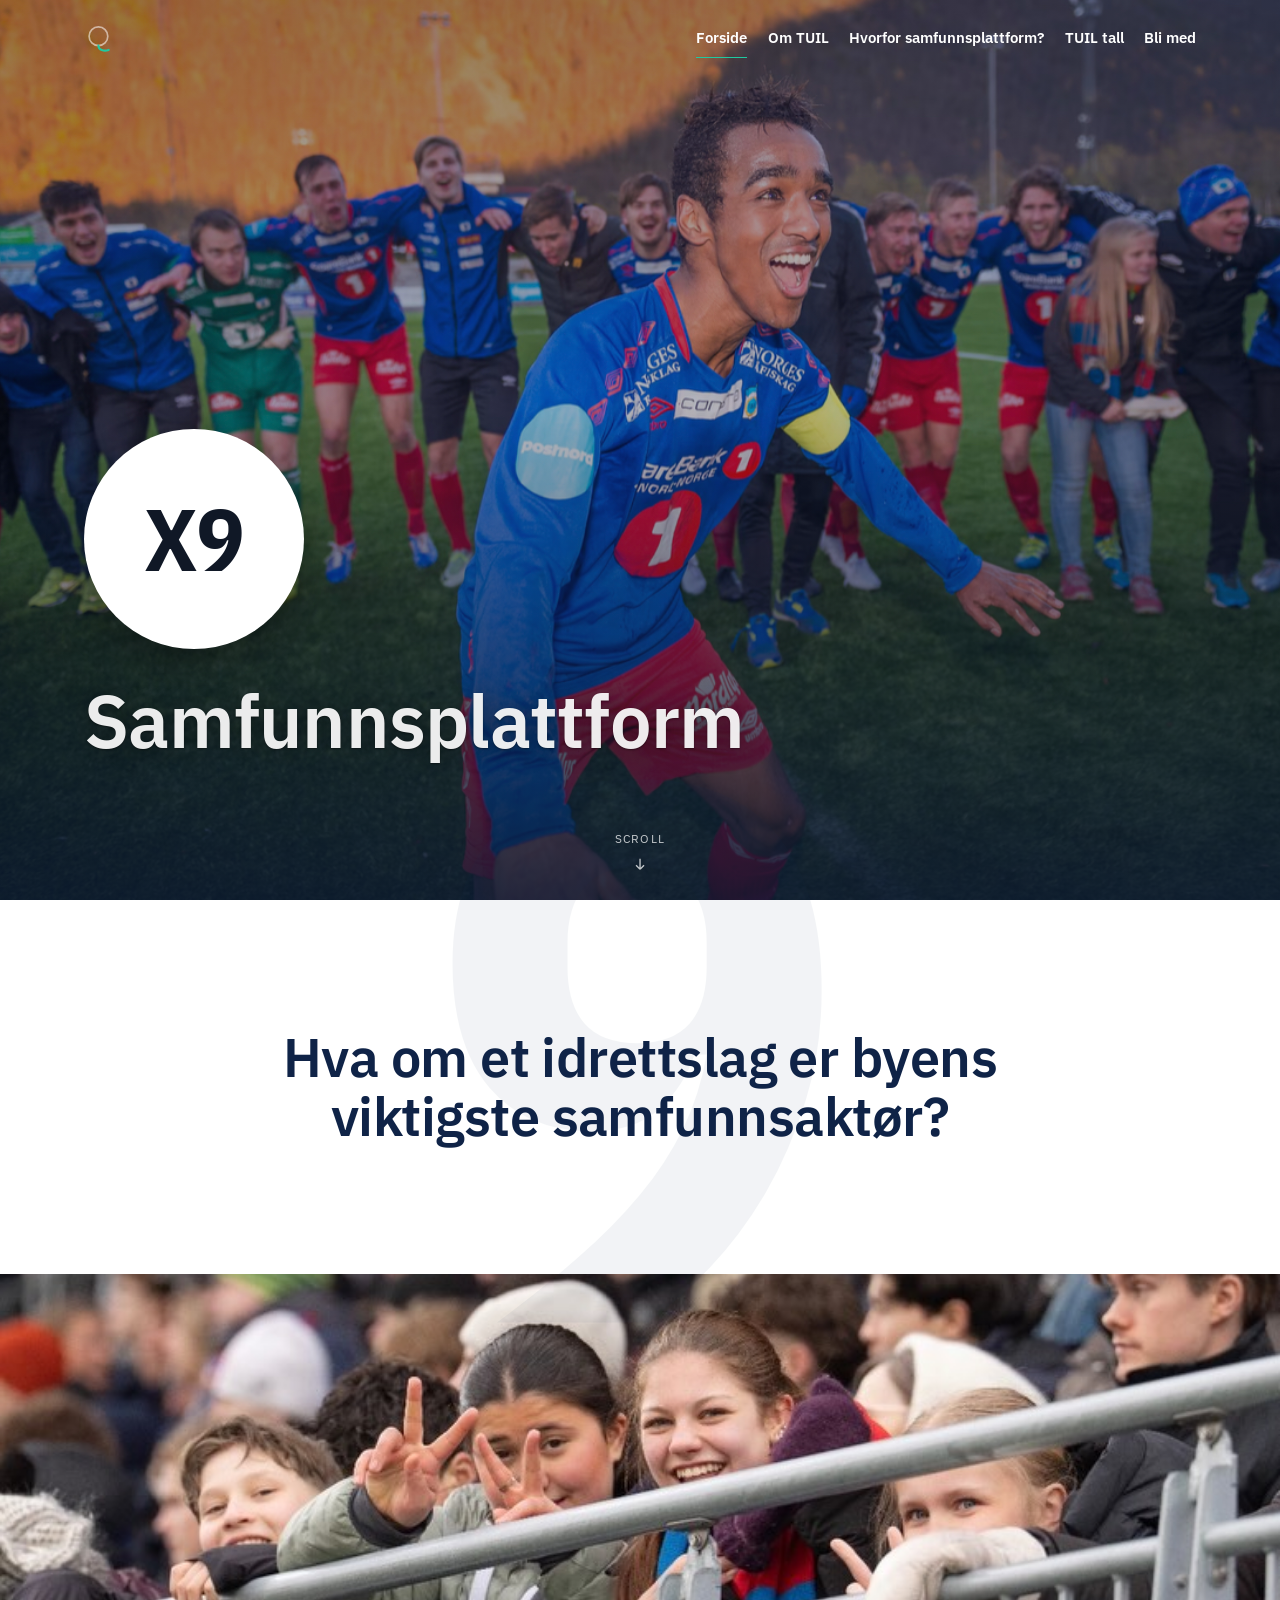
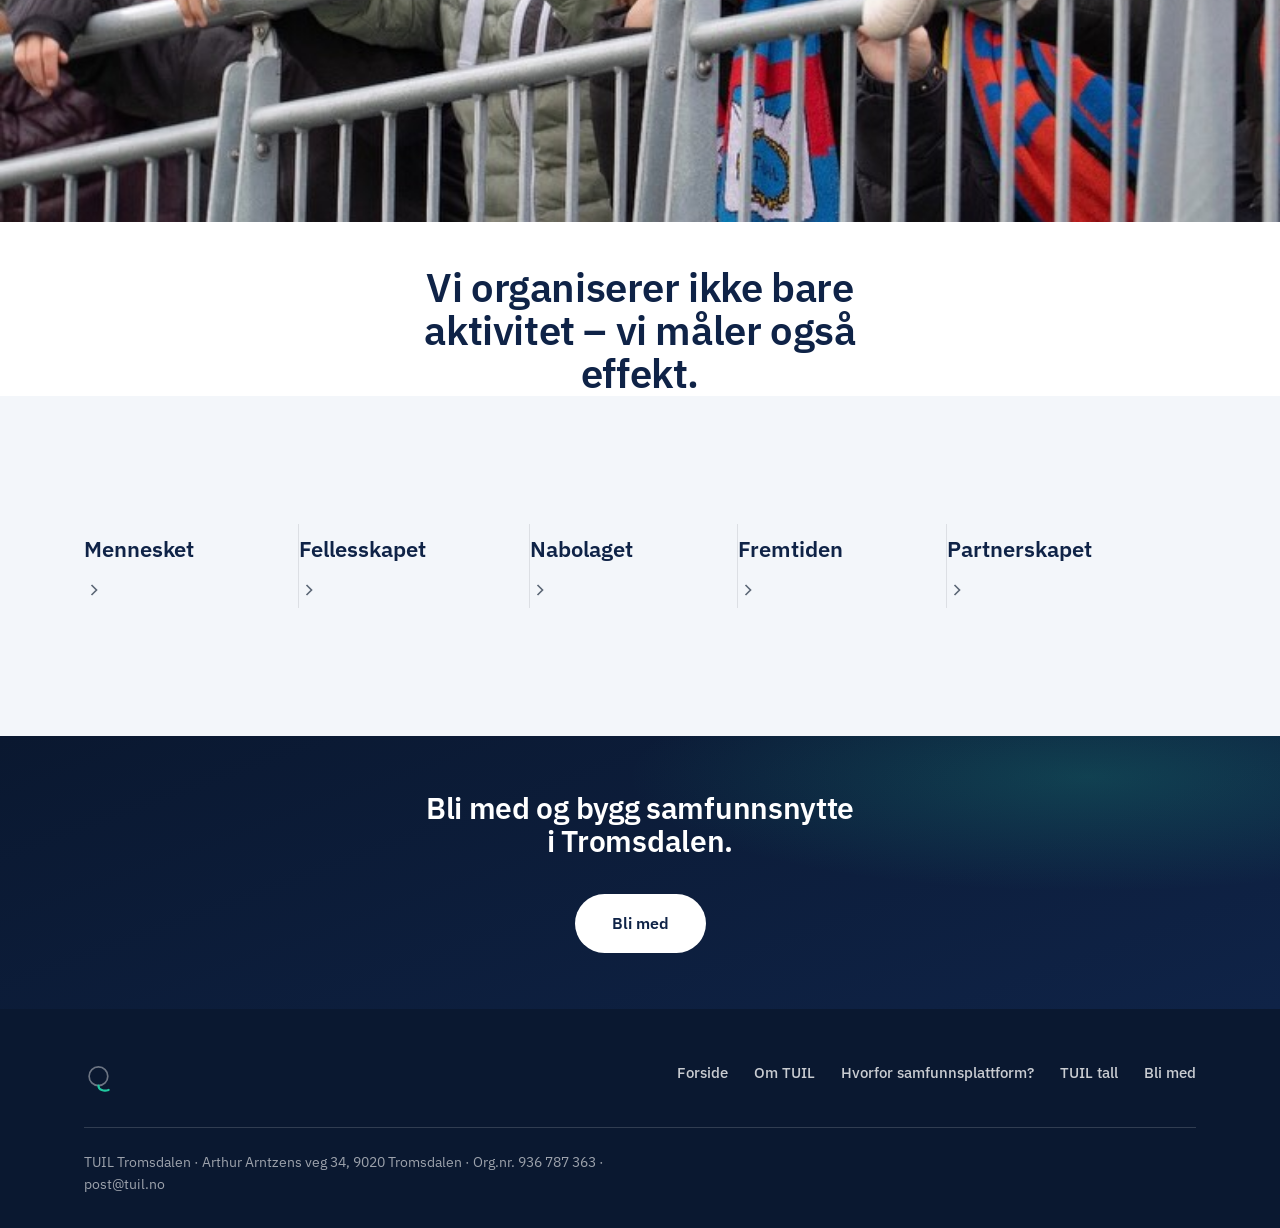
==== commit 5986ec3d: "Gjør TUIL tall-siden corporate: revisjonspreget rapportvisning - Erstatt fargerike tallkort med en s" ====
--- a/index.html
+++ b/index.html
@@ -34,7 +34,7 @@
         <a href="/" aria-current="page">Forside</a>
         <a href="/om-tuil">Om TUIL</a>
         <a href="/hvorfor">Hvorfor samfunnsplattform?</a>
-        <a href="/kpi">KPI</a>
+        <a href="/kpi">TUIL tall</a>
         <a href="/bli-med">Bli med</a>
       </div>
       <button class="menu-toggle" id="menuToggle" aria-expanded="false" aria-controls="mobilePanel" aria-label="Åpne meny">
@@ -47,7 +47,7 @@
     <a href="/" aria-current="page">Forside</a>
     <a href="/om-tuil">Om TUIL</a>
     <a href="/hvorfor">Hvorfor samfunnsplattform?</a>
-    <a href="/kpi">KPI</a>
+    <a href="/kpi">TUIL tall</a>
     <a href="/bli-med">Bli med</a>
   </div>
 </header>
@@ -151,7 +151,7 @@
         <a href="/">Forside</a>
         <a href="/om-tuil">Om TUIL</a>
         <a href="/hvorfor">Hvorfor samfunnsplattform?</a>
-        <a href="/kpi">KPI</a>
+        <a href="/kpi">TUIL tall</a>
         <a href="/bli-med">Bli med</a>
       </nav>
     </div>
--- a/css/style.css
+++ b/css/style.css
@@ -437,6 +437,7 @@
   color:var(--white);
   text-align:center;
   overflow:hidden;
+  padding-block:clamp(32px,5vw,56px);
 }
 .cta-band::before{
   content:"";position:absolute;inset:0;
@@ -445,10 +446,10 @@
 }
 .cta-band .container{position:relative;z-index:1;}
 .cta-band h2{
-  font-size:clamp(1.9rem, 4.4vw, 3rem);
-  max-width:18ch;margin-inline:auto;
-}
-.cta-band .btn{margin-top:36px;padding-inline:44px;}
+  font-size:clamp(1.4rem, 2.6vw, 1.9rem);
+  max-width:24ch;margin-inline:auto;
+}
+.cta-band .btn{margin-top:20px;padding-inline:36px;}
 
 /* ==========================================================================
    Footer
@@ -498,6 +499,13 @@
   .split{grid-template-columns:0.9fr 1.1fr;align-items:start;}
 }
 .split h2{font-size:clamp(1.7rem,3vw,2.3rem);color:var(--navy-800);}
+
+/* Foto i venstre kolonne av en .split — brukes på Om TUIL og pilar-seksjonene */
+.split-photo{
+  margin-top:20px;border-radius:var(--radius);overflow:hidden;
+  aspect-ratio:4/5;background:var(--mist);
+}
+.split-photo img{width:100%;height:100%;object-fit:cover;display:block;}
 .lede{font-size:1.05rem;line-height:1.75;max-width:65ch;color:var(--ink);}
 .lede + .lede{margin-top:16px;}
 .section--mist .lede{color:var(--ink);}
@@ -567,23 +575,53 @@
 .ratio-bar.is-visible .seg-9{flex-basis:90%;}
 .ratio-labels{display:flex;justify-content:space-between;margin-top:10px;font-size:0.8rem;color:rgba(255,255,255,0.65);}
 
-/* Store tall — KPI-siden sin signaturkomponent */
-.kpi-grid{
-  display:grid;grid-template-columns:1fr;gap:20px;
-  margin-top:clamp(32px,4vw,48px);
-}
-@media (min-width:640px){.kpi-grid{grid-template-columns:repeat(2,1fr);}}
-@media (min-width:1000px){.kpi-grid{grid-template-columns:repeat(3,1fr);}}
-.kpi-tile{
-  background:var(--white);border:1px solid var(--line);border-radius:var(--radius);
-  padding:clamp(28px,3vw,40px) clamp(20px,2.5vw,28px);
-  text-align:center;
-}
-.kpi-tile .figure{
+/* KPI-siden — revisjonspreget rapportvisning */
+.report-meta{
+  display:flex;flex-wrap:wrap;gap:6px 28px;
+  font-size:0.85rem;color:var(--muted);
+  padding-bottom:20px;margin-bottom:clamp(32px,4vw,48px);
+  border-bottom:1px solid var(--line);
+}
+.report-meta strong{color:var(--navy-800);font-weight:600;}
+
+.headline-figure{text-align:center;margin-bottom:clamp(40px,5vw,56px);}
+.headline-figure .figure{
   font-family:var(--ff-condensed);font-weight:700;
-  font-size:clamp(2.6rem,5.5vw,4rem);color:var(--navy-700);
-}
-.kpi-tile .label{margin-top:10px;font-size:0.95rem;color:var(--muted);font-weight:500;}
+  font-size:clamp(3.2rem,7vw,5rem);color:var(--navy-800);letter-spacing:-0.01em;
+}
+.headline-figure .label{margin-top:8px;font-size:1.02rem;color:var(--ink);}
+.headline-figure .sub{margin-top:4px;font-size:0.85rem;color:var(--muted);}
+
+.report{
+  border:1px solid var(--line);border-radius:8px;
+  overflow:hidden;background:var(--white);
+}
+.report-group-title{
+  padding:14px 24px;background:var(--mist);
+  font-family:var(--ff-body);font-weight:600;font-size:0.76rem;
+  letter-spacing:0.09em;text-transform:uppercase;color:var(--navy-700);
+  border-top:1px solid var(--line);
+}
+.report-group:first-child .report-group-title{border-top:none;}
+.report-row{
+  display:flex;align-items:baseline;justify-content:space-between;gap:20px;
+  padding:16px 24px;border-top:1px solid var(--line);
+}
+.report-row-label{font-size:0.98rem;color:var(--ink);}
+.report-row-label .report-sub{display:block;font-size:0.82rem;color:var(--muted);margin-top:2px;}
+.report-row-value{
+  flex-shrink:0;font-family:var(--ff-condensed);font-weight:700;font-size:1.2rem;
+  color:var(--navy-800);font-variant-numeric:tabular-nums;text-align:right;
+}
+.report-row-value.is-pending{
+  font-family:var(--ff-body);font-weight:500;font-size:0.78rem;
+  color:var(--muted);background:var(--mist);
+  padding:5px 12px;border-radius:999px;letter-spacing:0.02em;
+}
+@media (max-width:480px){
+  .report-row{padding:14px 16px;gap:12px;}
+  .report-group-title{padding:12px 16px;}
+}
 
 /* Samfunnsprodukt-kort — TUIL Ung / Møteplassen / Jenteløftet */
 .product-grid{
@@ -651,6 +689,50 @@
 .field textarea{min-height:120px;resize:vertical;}
 .form-note{font-size:0.82rem;color:var(--muted);margin-top:14px;}
 
+/* Video-fasade — laster kun YouTube-iframen når noen faktisk klikker,
+   så siden ikke drar med seg tredjeparts-script/cookies gratis. */
+.video-facade{
+  position:relative;width:100%;aspect-ratio:16/9;
+  border-radius:var(--radius);overflow:hidden;
+  cursor:pointer;background:var(--navy-950);
+}
+.video-facade img{
+  width:100%;height:100%;object-fit:cover;display:block;
+  transition:transform .3s ease;
+}
+.video-facade:hover img{transform:scale(1.02);}
+.video-facade::after{
+  content:"";position:absolute;inset:0;
+  background:linear-gradient(180deg, rgba(10,24,48,0.05) 0%, rgba(10,24,48,0.7) 100%);
+}
+.video-play{
+  position:absolute;top:50%;left:50%;transform:translate(-50%,-50%);
+  width:clamp(56px,8vw,76px);height:clamp(56px,8vw,76px);border-radius:50%;
+  background:rgba(255,255,255,0.95);
+  display:flex;align-items:center;justify-content:center;
+  box-shadow:0 10px 30px rgba(0,0,0,0.35);
+  transition:transform .18s ease, background-color .18s ease;
+  z-index:2;
+}
+.video-play svg{width:34%;height:34%;color:var(--navy-800);margin-left:3px;}
+.video-facade:hover .video-play{transform:translate(-50%,-50%) scale(1.08);background:var(--white);}
+.video-facade:focus-visible{outline:3px solid var(--accent);outline-offset:3px;}
+.video-caption{
+  position:absolute;left:20px;bottom:16px;right:20px;z-index:2;
+  color:var(--white);font-weight:600;font-size:0.98rem;
+  display:flex;align-items:center;gap:10px;flex-wrap:wrap;
+}
+.video-duration{
+  font-weight:500;font-size:0.78rem;color:rgba(255,255,255,0.75);
+  border:1px solid rgba(255,255,255,0.4);border-radius:999px;padding:2px 10px;
+}
+.video-facade iframe{width:100%;height:100%;border:0;display:block;position:relative;z-index:3;}
+.video-facade.is-playing{cursor:default;}
+.video-facade.is-playing .video-play,
+.video-facade.is-playing .video-caption,
+.video-facade.is-playing img{display:none;}
+.video-facade.is-playing::after{display:none;}
+
 /* -- Reveal on load (respects reduced motion) -------------------------------- */
 .reveal{opacity:0;transform:translateY(16px);transition:opacity .7s ease, transform .7s ease;}
 .reveal.is-visible{opacity:1;transform:none;}
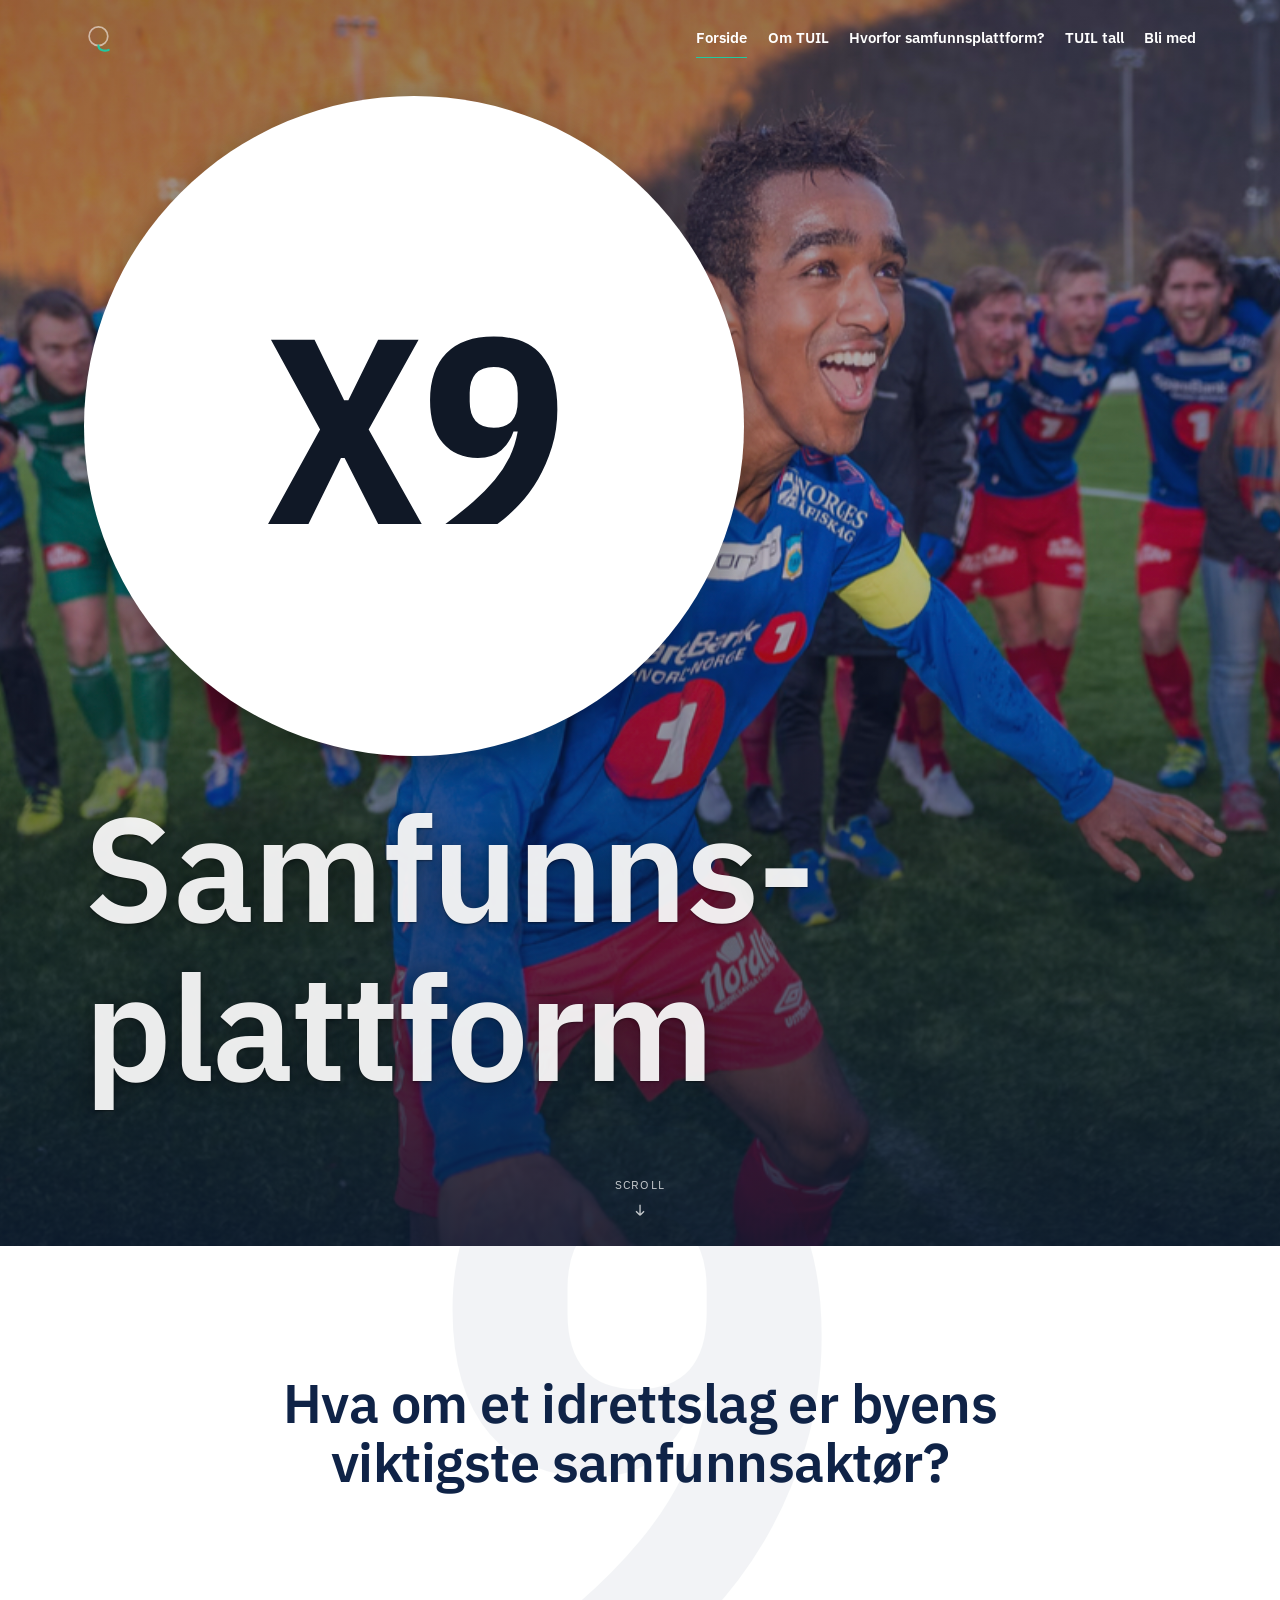
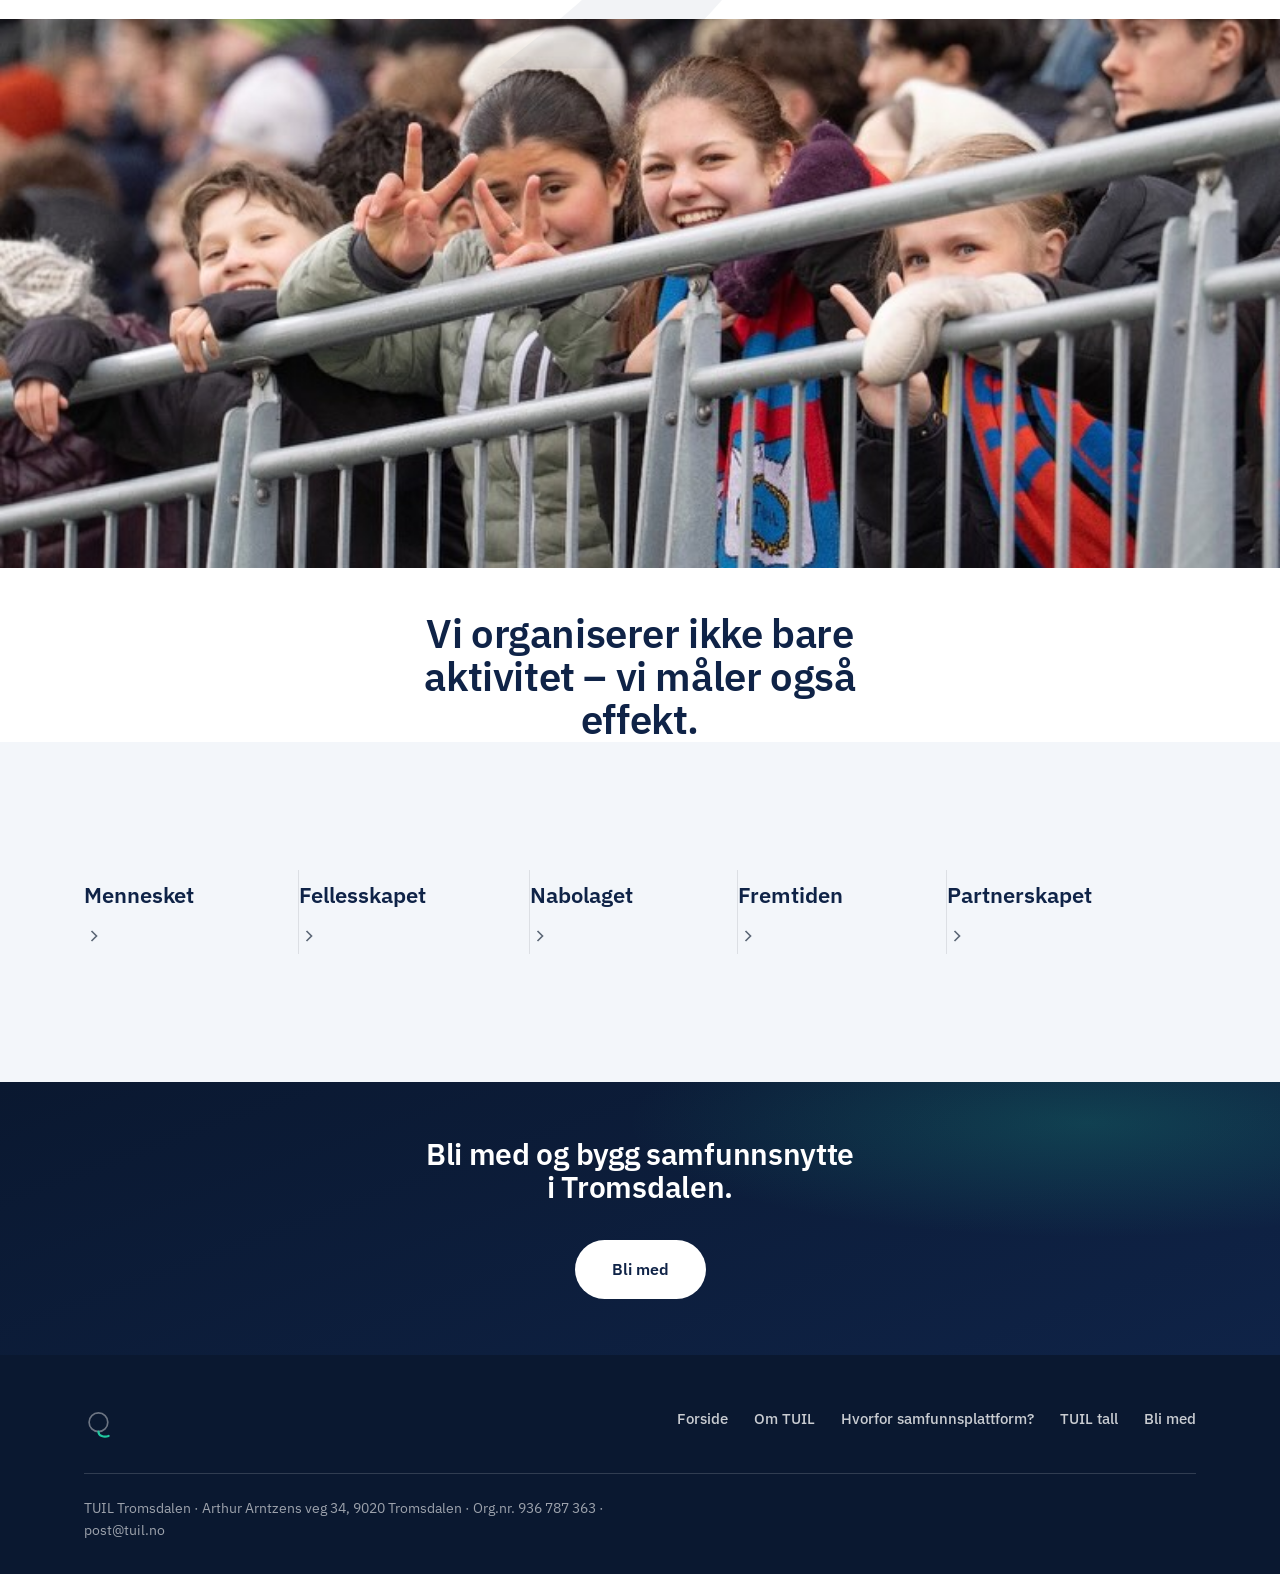
==== commit 29ab2dab: "Book et møte på Samfunnspartner, X9-badge 3x og Samfunnsplattform 2x - Bli med: Samfunnspartner-kort" ====
--- a/index.html
+++ b/index.html
@@ -60,7 +60,7 @@
       <img class="photo" src="Bilder/MO%202018.jpg" alt="TUIL-spiller jubler etter scoring på fotballbanen, med lagkamerater og fjell i bakgrunnen">
     </div>
     <div class="container hero-inner">
-      <h1><span class="x9-badge">X9</span><span class="line-2">Samfunnsplattform</span></h1>
+      <h1><span class="x9-badge">X9</span><span class="line-2">Samfunns&shy;plattform</span></h1>
     </div>
     <div class="scroll-cue" aria-hidden="true">
       <span>Scroll</span>
--- a/css/style.css
+++ b/css/style.css
@@ -312,20 +312,20 @@
 }
 .hero h1 .x9-badge{
   display:inline-flex;align-items:center;justify-content:center;
-  width:clamp(110px, 18vw, 220px);
-  height:clamp(110px, 18vw, 220px);
+  width:clamp(330px, 54vw, 660px);
+  height:clamp(330px, 54vw, 660px);
   border-radius:50%;
   background:var(--white);
   color:var(--ink);
   font-family:var(--ff-condensed);
   font-weight:700;letter-spacing:-0.01em;
-  font-size:clamp(2.6rem, 7.2vw, 5.5rem);
+  font-size:clamp(7.8rem, 21.6vw, 16.5rem);
   box-shadow:0 14px 36px rgba(0,0,0,0.35);
   flex-shrink:0;
 }
 .hero h1 .line-2{
   font-family:var(--ff-body);
-  font-size:clamp(2rem, 8.6vw, 4.6rem);
+  font-size:clamp(4rem, 17.2vw, 9.2rem);
   font-weight:600;letter-spacing:-0.01em;
   margin-top:clamp(20px,3vw,32px);
   color:rgba(255,255,255,0.92);
@@ -492,11 +492,19 @@
 .page-intro h1{font-size:clamp(2.2rem,5vw,3.6rem);max-width:22ch;}
 .page-intro p{margin-top:20px;font-size:1.05rem;color:rgba(255,255,255,0.82);max-width:60ch;}
 .page-intro .fineprint{text-align:left;color:rgba(255,255,255,0.55);margin-top:24px;}
+.page-intro .ingress{
+  font-weight:700;font-size:clamp(1.15rem,2.4vw,1.4rem);
+  color:var(--white);max-width:44ch;
+  margin-top:32px;
+}
+.page-intro p.ingress + p{margin-top:16px;}
 
 /* To-kolonne editorial layout: overskrift/eyebrow til venstre, brødtekst til høyre */
 .split{display:grid;grid-template-columns:1fr;gap:clamp(28px,4vw,48px);}
 @media (min-width:900px){
   .split{grid-template-columns:0.9fr 1.1fr;align-items:start;}
+  .pillar-detail .split,
+  #idretter .split{align-items:center;}
 }
 .split h2{font-size:clamp(1.7rem,3vw,2.3rem);color:var(--navy-800);}
 
@@ -591,6 +599,27 @@
 }
 .headline-figure .label{margin-top:8px;font-size:1.02rem;color:var(--ink);}
 .headline-figure .sub{margin-top:4px;font-size:0.85rem;color:var(--muted);}
+.headline-figure--compact .figure{font-size:clamp(2.6rem,6vw,4rem);}
+
+/* Verdi-nedbrytning — tre tall på rad rett under totalsummen */
+.value-breakdown{
+  display:grid;grid-template-columns:1fr;gap:24px;
+  margin-bottom:clamp(40px,5vw,56px);
+  padding-block:clamp(24px,3vw,32px);
+  border-top:1px solid var(--line);border-bottom:1px solid var(--line);
+}
+@media (min-width:640px){
+  .value-breakdown{grid-template-columns:repeat(3,1fr);gap:0;}
+}
+.value-item{text-align:center;padding-inline:16px;}
+@media (min-width:640px){
+  .value-item + .value-item{border-left:1px solid var(--line);}
+}
+.value-item .figure{
+  font-family:var(--ff-condensed);font-weight:700;
+  font-size:clamp(1.6rem,3vw,2.2rem);color:var(--navy-700);
+}
+.value-item .label{margin-top:6px;font-size:0.85rem;color:var(--muted);}
 
 .report{
   border:1px solid var(--line);border-radius:8px;
